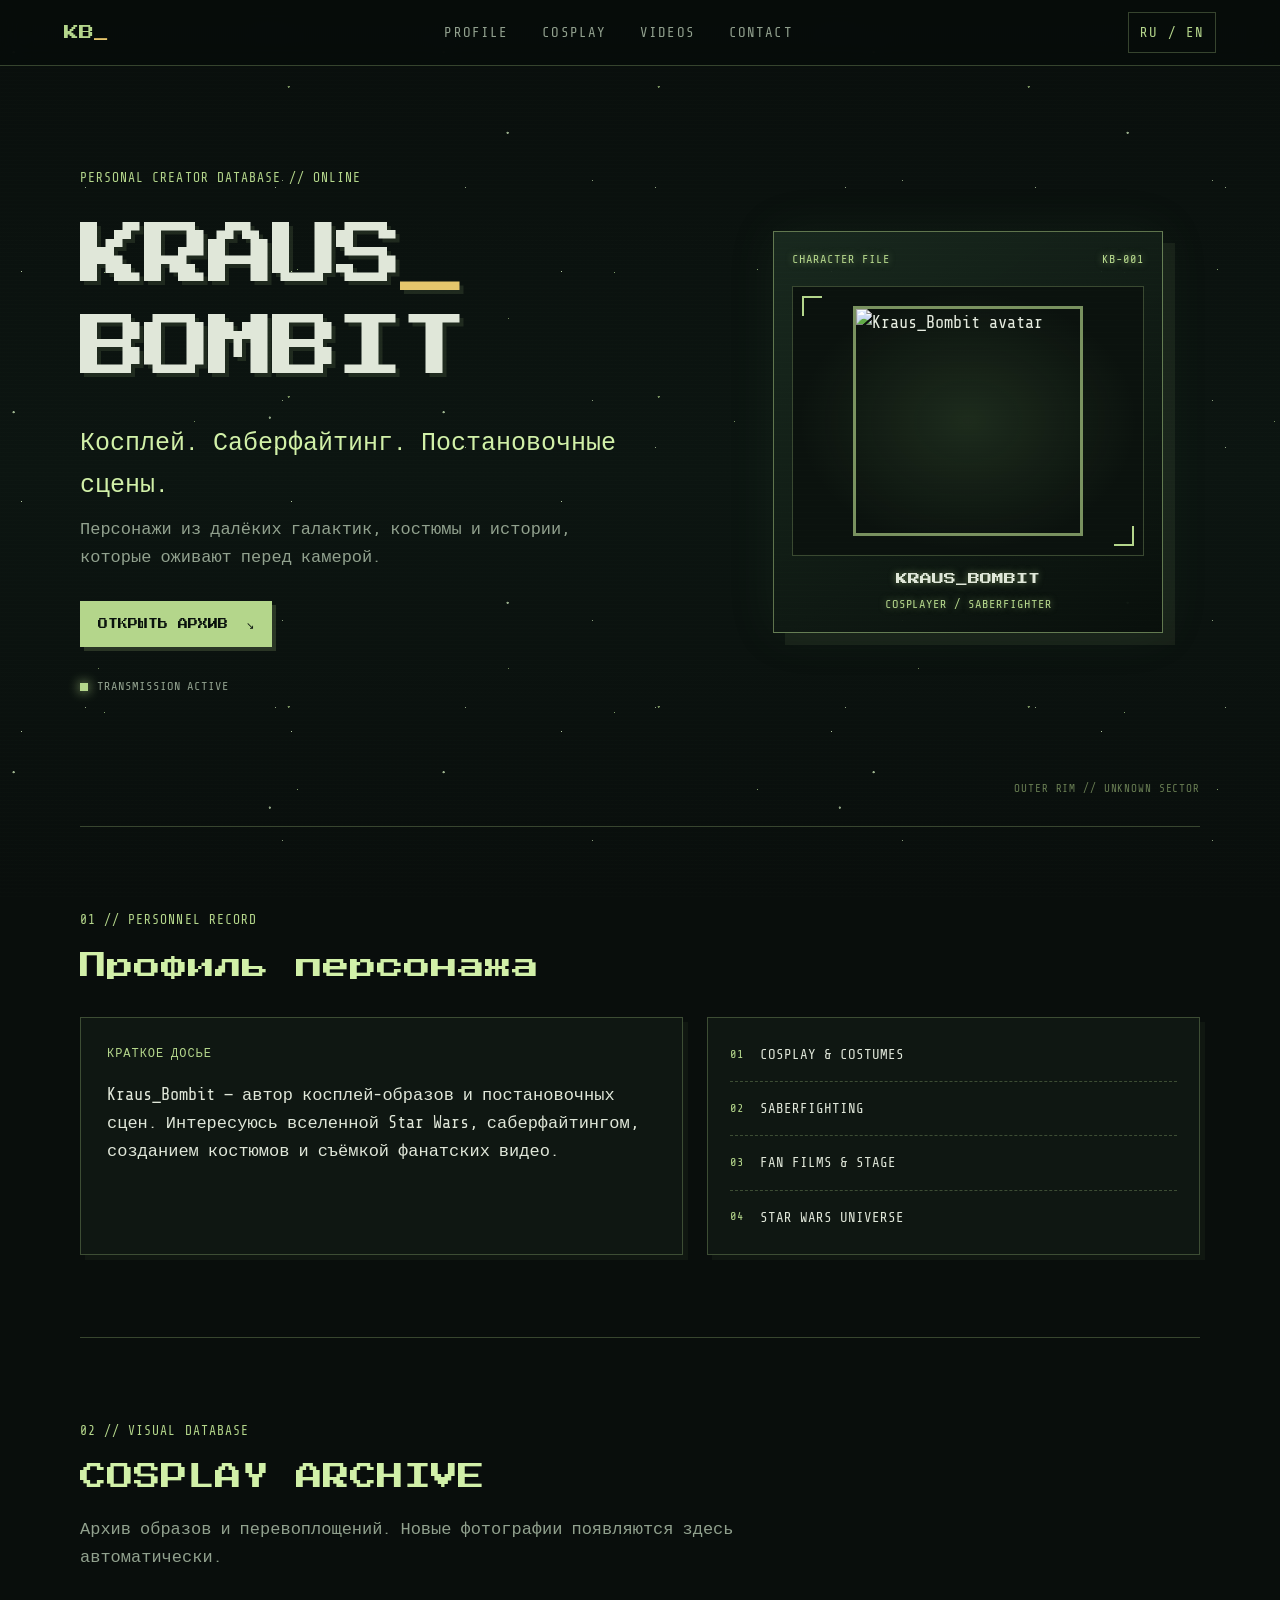
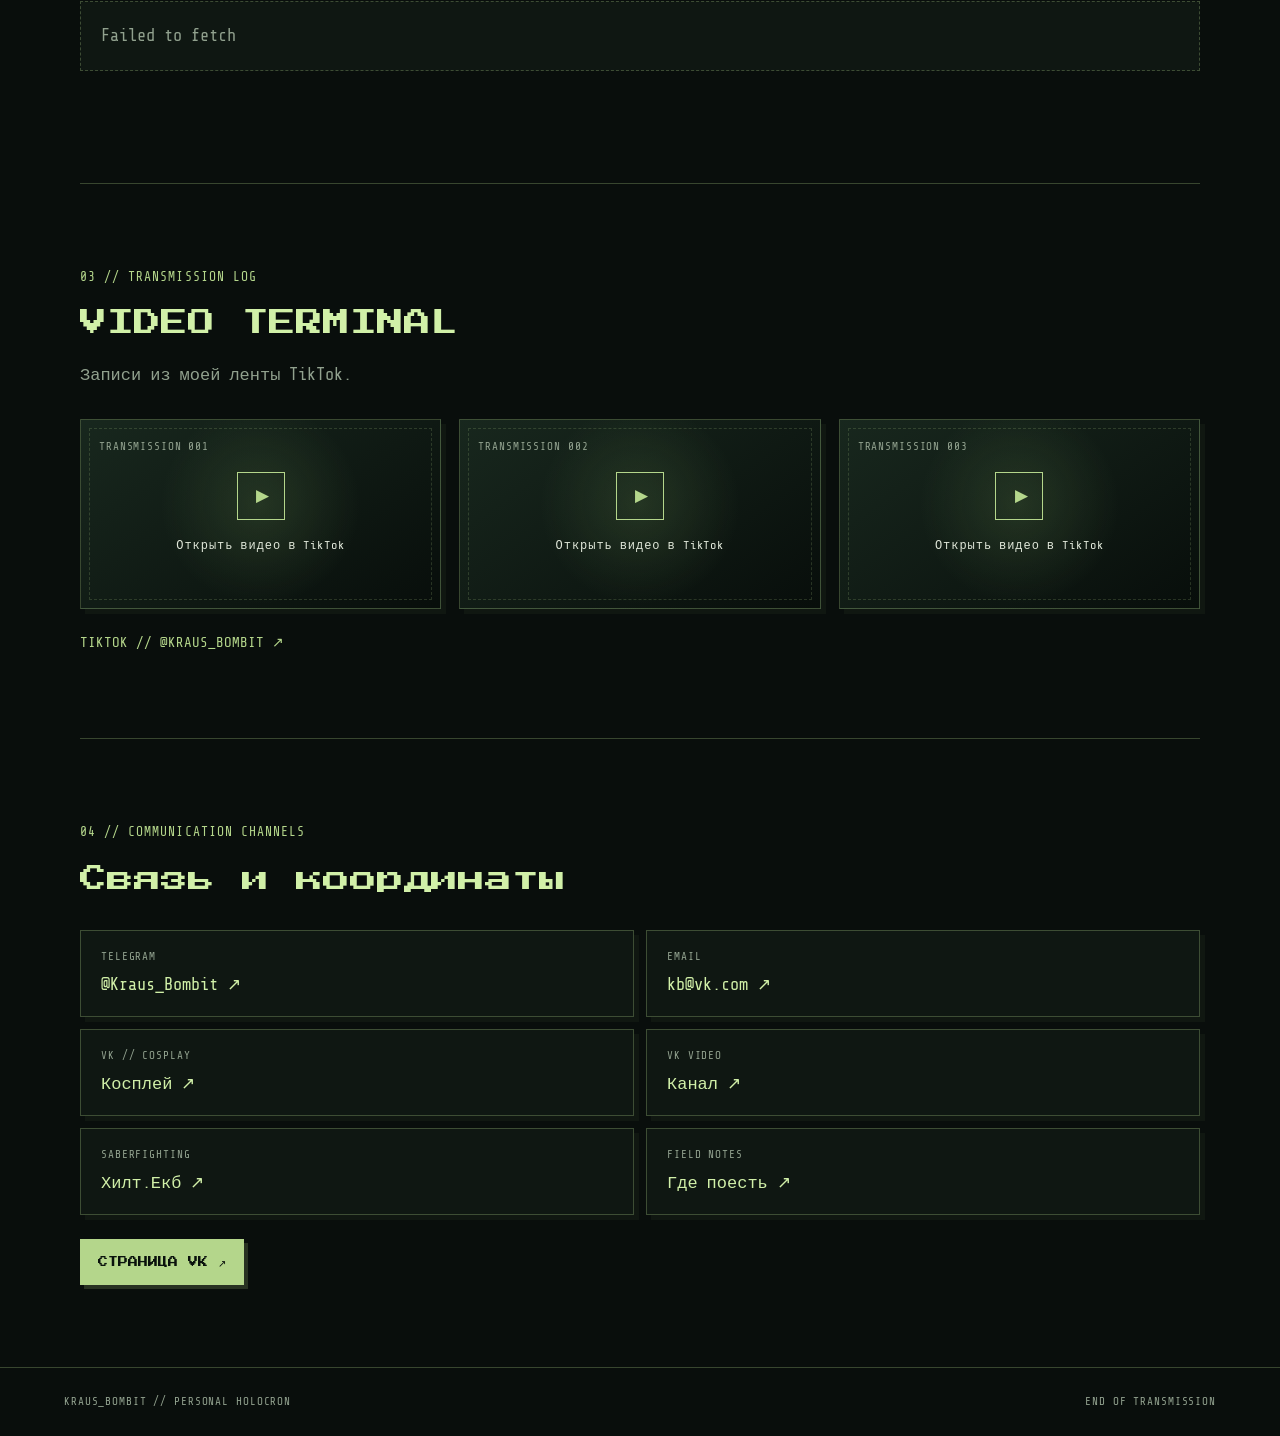
==== index.html @ d95becbd "Correct initial hologram labels for language switching" ====
<!doctype html>
<html lang="ru">
<head>
  <meta charset="UTF-8">
  <meta name="viewport" content="width=device-width, initial-scale=1">
  <meta name="theme-color" content="#101914">
  <meta name="description" content="Kraus_Bombit — cosplay, saberfighting and fan films.">
  <title>Kraus_Bombit — Cosplay Archive</title>
  <link rel="stylesheet" href="./css/main.css">
  <script src="./js/site.js" defer></script>
  <script src="./js/cosplay-gallery.js" defer></script>
</head>
<body>
  <div class="starfield" aria-hidden="true"></div>
  <header class="topbar">
    <a class="brand" href="#home" aria-label="Kraus_Bombit home">KB<span>_</span></a>
    <nav class="nav" aria-label="Main navigation">
      <a href="#profile" data-i18n="navProfile">PROFILE</a>
      <a href="#cosplay" data-i18n="navCosplay">COSPLAY</a>
      <a href="#videos" data-i18n="navVideos">VIDEOS</a>
      <a href="#contact" data-i18n="navContact">CONTACT</a>
    </nav>
    <button class="lang-switch" id="languageSwitch" type="button" aria-label="Switch language">RU / EN</button>
  </header>

  <main>
    <section class="hero section-shell" id="home">
      <div class="hero-copy">
        <p class="eyebrow" data-i18n="heroEyebrow">PERSONAL CREATOR DATABASE // ONLINE</p>
        <h1>KRAUS<span>_</span><br>BOMBIT</h1>
        <p class="hero-subtitle" data-i18n="heroSubtitle">Косплей. Саберфайтинг. Постановочные сцены.</p>
        <p class="hero-description" data-i18n="heroDescription">Персонажи из далёких галактик, костюмы и истории, которые оживают перед камерой.</p>
        <a class="pixel-button" href="#cosplay" data-i18n="heroButton">ОТКРЫТЬ АРХИВ <span>↘</span></a>
        <div class="hero-status"><span class="status-dot"></span><span data-i18n="heroStatus">TRANSMISSION ACTIVE</span></div>
      </div>
      <div class="character-panel">
        <div class="panel-top"><span class="signal-label" data-text="CHARACTER FILE" data-i18n="characterFile">CHARACTER FILE</span><span class="signal-label" data-text="KB-001">KB-001</span></div>
        <div class="portrait-frame">
          <div class="portrait-signal"><img src="./img/avatar.jpg" alt="Kraus_Bombit avatar" class="portrait"></div>
          <span class="corner corner-tl"></span><span class="corner corner-br"></span>
        </div>
        <div class="character-name signal-label" data-text="KRAUS_BOMBIT">KRAUS_BOMBIT</div>
        <div class="character-role signal-label" data-text="COSPLAYER / SABERFIGHTER" data-i18n="characterRole">COSPLAYER / SABERFIGHTER</div>
        <div class="scanline" aria-hidden="true"></div>
      </div>
      <div class="hero-coordinate">OUTER RIM // UNKNOWN SECTOR</div>
    </section>

    <section class="section-shell content-section" id="profile">
      <div class="section-heading">
        <p class="eyebrow">01 // PERSONNEL RECORD</p>
        <h2 data-i18n="profileTitle">Профиль персонажа</h2>
      </div>
      <div class="profile-grid">
        <div class="terminal-card">
          <p class="terminal-label" data-i18n="profileTerminal">КРАТКОЕ ДОСЬЕ</p>
          <p data-i18n="profileText">Kraus_Bombit — автор косплей-образов и постановочных сцен. Интересуюсь вселенной Star Wars, саберфайтингом, созданием костюмов и съёмкой фанатских видео.</p>
        </div>
        <div class="skills-list">
          <div><span>01</span><strong data-i18n="skillCosplay">COSPLAY & COSTUMES</strong></div>
          <div><span>02</span><strong data-i18n="skillSaber">SABERFIGHTING</strong></div>
          <div><span>03</span><strong data-i18n="skillFilms">FAN FILMS & STAGE</strong></div>
          <div><span>04</span><strong data-i18n="skillGalaxy">STAR WARS UNIVERSE</strong></div>
        </div>
      </div>
    </section>

    <section class="section-shell content-section" id="cosplay">
      <div class="section-heading">
        <p class="eyebrow">02 // VISUAL DATABASE</p>
        <h2 data-i18n="cosplayTitle">COSPLAY ARCHIVE</h2>
        <p class="section-intro" data-i18n="cosplayIntro">Архив образов и перевоплощений. Новые фотографии появляются здесь автоматически.</p>
      </div>
      <div id="cosplay-archive" class="cosplay-archive" aria-live="polite">
        <p class="archive-status" data-i18n="archiveLoading">ЗАГРУЗКА АРХИВА…</p>
      </div>
    </section>

    <section class="section-shell content-section" id="videos">
      <div class="section-heading">
        <p class="eyebrow">03 // TRANSMISSION LOG</p>
        <h2 data-i18n="videosTitle">VIDEO TERMINAL</h2>
        <p class="section-intro" data-i18n="videosIntro">Записи из моей ленты TikTok.</p>
      </div>
      <div class="video-grid">
        <a class="video-card" href="https://www.tiktok.com/@kraus_bombit/video/7638900298026618132?is_from_webapp=1&amp;sender_device=pc&amp;web_id=7614040428984534535" target="_blank" rel="noopener noreferrer">
          <span class="video-index">TRANSMISSION 001</span><span class="play-symbol">▶</span><span class="video-caption" data-i18n="videoOpen">Открыть видео в TikTok</span>
        </a>
        <a class="video-card" href="https://www.tiktok.com/@kraus_bombit/video/7706579524082765076?is_from_webapp=1&amp;sender_device=pc&amp;web_id=7614040428984534535" target="_blank" rel="noopener noreferrer">
          <span class="video-index">TRANSMISSION 002</span><span class="play-symbol">▶</span><span class="video-caption" data-i18n="videoOpen">Открыть видео в TikTok</span>
        </a>
        <a class="video-card" href="https://www.tiktok.com/@kraus_bombit/video/7632239741605367061?is_from_webapp=1&amp;sender_device=pc&amp;web_id=7614040428984534535" target="_blank" rel="noopener noreferrer">
          <span class="video-index">TRANSMISSION 003</span><span class="play-symbol">▶</span><span class="video-caption" data-i18n="videoOpen">Открыть видео в TikTok</span>
        </a>
      </div>
      <a class="text-link" href="https://www.tiktok.com/@kraus_bombit" target="_blank" rel="noopener noreferrer">TIKTOK // @KRAUS_BOMBIT ↗</a>
    </section>

    <section class="section-shell content-section" id="contact">
      <div class="section-heading">
        <p class="eyebrow">04 // COMMUNICATION CHANNELS</p>
        <h2 data-i18n="contactTitle">Связь и координаты</h2>
      </div>
      <div class="contact-grid">
        <a class="contact-card" href="https://t.me/kraus_bombit_chanel" target="_blank" rel="noopener noreferrer"><span>TELEGRAM</span><strong>@Kraus_Bombit ↗</strong></a>
        <a class="contact-card" href="mailto:kraus_bombit@vk.com?subject=Связаться%20с%20Kraus_Bombit&amp;body=Добрый%20день!"><span>EMAIL</span><strong>kb@vk.com ↗</strong></a>
        <a class="contact-card" href="https://vk.com/kraus_bombit" target="_blank" rel="noopener noreferrer"><span>VK // COSPLAY</span><strong data-i18n="vkCosplay">Косплей ↗</strong></a>
        <a class="contact-card" href="https://live.vkvideo.ru/kraus_bombit" target="_blank" rel="noopener noreferrer"><span>VK VIDEO</span><strong data-i18n="vkVideo">Канал ↗</strong></a>
        <a class="contact-card" href="https://vk.com/usf_academy" target="_blank" rel="noopener noreferrer"><span>SABERFIGHTING</span><strong>Хилт.Екб ↗</strong></a>
        <a class="contact-card" href="https://maps.yandex.ru/user/hmker13gn96128e2yantptap30" target="_blank" rel="noopener noreferrer"><span>FIELD NOTES</span><strong data-i18n="mapLink">Где поесть ↗</strong></a>
      </div>
      <a class="pixel-button vk-button" href="https://vk.com/kraus_bombit" target="_blank" rel="noopener noreferrer" data-i18n="vkButton">СТРАНИЦА VK ↗</a>
    </section>
  </main>

  <footer class="footer"><span>KRAUS_BOMBIT // PERSONAL HOLOCRON</span><span>END OF TRANSMISSION</span></footer>
</body>
</html>
---- css/main.css ----
@import url('https://fonts.googleapis.com/css2?family=Press+Start+2P&family=Share+Tech+Mono&display=swap');

:root {
  color-scheme: dark;
  --bg: #090e0c;
  --panel: rgba(16, 25, 20, .94);
  --panel-soft: rgba(25, 38, 31, .78);
  --green: #b4d68b;
  --green-bright: #d1f0a8;
  --text: #e0e7d9;
  --muted: #91a18e;
  --line: rgba(180, 214, 139, .28);
  --pixel: 'Press Start 2P', 'Courier New', monospace;
  --mono: 'Share Tech Mono', 'Courier New', monospace;
}

* { box-sizing: border-box; }
html { scroll-behavior: smooth; scroll-padding-top: 88px; }
body {
  margin: 0; min-width: 320px; background: var(--bg); color: var(--text);
  font-family: var(--mono); font-size: 17px; line-height: 1.65;
  overflow-x: hidden;
}
a { color: inherit; text-decoration: none; }
button { font: inherit; }
::selection { color: #08100a; background: var(--green); }

.starfield {
  position: fixed; inset: 0; z-index: -1; pointer-events: none;
  background-color: var(--bg);
  background-image:
    radial-gradient(1px 1px at 8% 18%, rgba(220,245,195,.8) 50%, transparent 60%),
    radial-gradient(2px 2px at 78% 28%, rgba(180,214,139,.65) 50%, transparent 60%),
    radial-gradient(1px 1px at 45% 72%, rgba(220,245,195,.65) 50%, transparent 60%),
    radial-gradient(1px 1px at 91% 82%, rgba(220,245,195,.6) 50%, transparent 60%),
    radial-gradient(1px 1px at 24% 91%, rgba(180,214,139,.6) 50%, transparent 60%),
    linear-gradient(180deg, #090e0c 0%, #0c1511 52%, #090e0c 100%);
  background-size: 270px 230px, 370px 310px, 190px 260px, 310px 220px, 410px 350px, auto;
}
.starfield::before {
  content: ""; position: absolute; inset: -3%;
  pointer-events: none; opacity: .72;
  background-image:
    radial-gradient(2px 2px at 12% 22%, rgba(226,255,203,.95) 45%, transparent 70%),
    radial-gradient(1px 1px at 28% 68%, rgba(190,231,156,.9) 45%, transparent 70%),
    radial-gradient(2px 2px at 54% 14%, rgba(226,255,203,.85) 45%, transparent 70%),
    radial-gradient(1px 1px at 73% 57%, rgba(190,231,156,.9) 45%, transparent 70%),
    radial-gradient(2px 2px at 88% 34%, rgba(226,255,203,.9) 45%, transparent 70%),
    radial-gradient(1px 1px at 43% 88%, rgba(190,231,156,.8) 45%, transparent 70%);
  background-size: 430px 360px, 510px 440px, 570px 390px, 460px 520px, 620px 470px, 540px 510px;
  animation: starTwinkle 5.8s ease-in-out infinite alternate, starDrift 70s linear infinite;
}
.starfield::after {
  content: ""; position: absolute; inset: 0; opacity: .13;
  background: repeating-linear-gradient(0deg, transparent 0 3px, rgba(180,214,139,.12) 4px);
}
.topbar {
  position: sticky; top: 0; z-index: 20; min-height: 66px; padding: 10px max(5vw, 20px);
  display: flex; align-items: center; justify-content: space-between; gap: 24px;
  background: rgba(7, 13, 10, .92); border-bottom: 1px solid var(--line);
  backdrop-filter: blur(12px);
}
.brand { font: 15px var(--pixel); color: var(--green); white-space: nowrap; }
.brand span, h1 span { color: #e5c66c; }
.nav { display: flex; flex-wrap: wrap; justify-content: center; gap: clamp(12px, 3vw, 34px); }
.nav a, .lang-switch, .eyebrow, .panel-top, .character-role, .hero-status, .hero-coordinate,
.terminal-label, .skills-list span, .video-index, .video-caption, .contact-card span, .footer {
  font-family: var(--mono); letter-spacing: .08em;
}
.nav a { color: var(--muted); font-size: 14px; transition: color .2s; }
.nav a:hover, .nav a:focus-visible { color: var(--green-bright); }
.lang-switch {
  color: var(--green); background: transparent; border: 1px solid var(--line);
  padding: 8px 11px; cursor: pointer; font-size: 14px; white-space: nowrap;
}
.lang-switch:hover { background: rgba(180,214,139,.1); border-color: var(--green); }

.section-shell { width: min(1120px, calc(100% - 44px)); margin-inline: auto; }
.hero {
  min-height: min(760px, calc(100vh - 66px)); position: relative;
  display: grid; grid-template-columns: 1.1fr .9fr; align-items: center; gap: 7vw;
  padding-block: 82px 110px;
}
.hero-copy { position: relative; z-index: 1; }
.eyebrow { color: var(--green); font-size: 13px; margin: 0 0 22px; }
h1 {
  margin: 0; color: var(--text); font: clamp(35px, 6vw, 68px)/1.35 var(--pixel);
  letter-spacing: -.06em; text-shadow: 4px 4px 0 rgba(180,214,139,.12);
}
.hero-subtitle { color: var(--green-bright); font-size: clamp(19px, 2.4vw, 25px); margin: 28px 0 10px; }
.hero-description { max-width: 520px; color: var(--muted); margin: 0 0 30px; }
.pixel-button {
  display: inline-flex; align-items: center; gap: 18px; padding: 13px 17px;
  border: 1px solid var(--green); color: #0a120d; background: var(--green);
  font: 10px/1.8 var(--pixel); box-shadow: 4px 4px 0 rgba(180,214,139,.18);
  transition: transform .2s, background .2s, box-shadow .2s;
}
.pixel-button:hover { transform: translate(-2px,-2px); background: var(--green-bright); box-shadow: 6px 6px 0 rgba(180,214,139,.2); }
.hero-status { display: flex; align-items: center; gap: 9px; margin-top: 30px; color: var(--muted); font-size: 12px; }
.status-dot { width: 8px; height: 8px; background: var(--green); box-shadow: 0 0 12px var(--green); animation: pulse 2.6s ease-in-out infinite; }
.character-panel {
  width: min(100%, 390px); justify-self: center; position: relative; padding: 18px;
  background: linear-gradient(145deg, rgba(26,42,32,.94), rgba(9,16,12,.96));
  border: 1px solid rgba(180,214,139,.5); box-shadow: 12px 12px 0 rgba(180,214,139,.07), 0 0 45px rgba(80,130,80,.1);
}
.panel-top { display: flex; justify-content: space-between; color: var(--green); font-size: 12px; margin-bottom: 16px; }
.signal-label {
  position: relative; display: inline-block; isolation: isolate;
  text-shadow: 0 0 7px rgba(180,214,139,.55);
  animation: signalFlicker 6.5s steps(1, end) infinite;
}
.signal-label::before, .signal-label::after {
  content: attr(data-text); position: absolute; inset: 0; pointer-events: none;
  overflow: hidden; opacity: 0;
}
.signal-label::before {
  color: #d7f6ff; text-shadow: 2px 0 rgba(120,210,255,.8);
  animation: signalGlitchA 6.5s steps(1, end) infinite;
}
.signal-label::after {
  color: #e5c66c; text-shadow: -2px 0 rgba(229,198,108,.8);
  animation: signalGlitchB 6.5s steps(1, end) infinite;
}
.portrait-frame { position: relative; min-height: 270px; display: grid; place-items: center; background: radial-gradient(ellipse, rgba(100,143,85,.2), transparent 68%), #0b120e; border: 1px solid var(--line); overflow: hidden; }
.portrait-signal {
  position: relative; width: min(70%, 230px); aspect-ratio: 1;
  border: 3px solid rgba(180,214,139,.65); overflow: hidden;
  animation: portraitGlitch 7.2s steps(1, end) infinite;
}
.portrait { display: block; width: 100%; height: 100%; object-fit: cover; image-rendering: auto; filter: saturate(.82) contrast(1.05); }
.portrait-signal::before, .portrait-signal::after {
  content: ""; position: absolute; inset: 0; pointer-events: none; opacity: 0;
}
.portrait-signal::before {
  background: repeating-linear-gradient(0deg, transparent 0 5px, rgba(190,235,255,.28) 6px 7px);
  mix-blend-mode: screen; animation: portraitNoise 7.2s steps(1, end) infinite;
}
.portrait-signal::after {
  background: linear-gradient(90deg, transparent 0 42%, rgba(180,214,139,.28) 48%, transparent 56%);
  animation: portraitSweep 7.2s steps(1, end) infinite;
}
.corner { position: absolute; width: 20px; height: 20px; border-color: var(--green); border-style: solid; }
.corner-tl { top: 9px; left: 9px; border-width: 2px 0 0 2px; }
.corner-br { bottom: 9px; right: 9px; border-width: 0 2px 2px 0; }
.character-name { display: block; width: 100%; margin-top: 17px; color: var(--text); font: 12px var(--pixel); text-align: center; }
.character-role { display: block; width: 100%; margin-top: 10px; text-align: center; color: var(--green); font-size: 12px; }
.hero-coordinate { position: absolute; right: 0; bottom: 28px; color: rgba(180,214,139,.55); font-size: 11px; }
.scanline { position: absolute; inset: 0; pointer-events: none; background: repeating-linear-gradient(0deg, transparent 0 5px, rgba(180,214,139,.025) 6px); }

.content-section { padding-block: 82px; border-top: 1px solid var(--line); }
.section-heading { margin-bottom: 30px; }
.section-heading .eyebrow { margin-bottom: 15px; }
h2 { margin: 0; color: var(--green-bright); font: clamp(19px, 3vw, 27px)/1.55 var(--pixel); }
.section-intro { max-width: 700px; color: var(--muted); margin: 17px 0 0; }
.profile-grid { display: grid; grid-template-columns: 1.1fr .9fr; gap: 24px; }
.terminal-card, .skills-list, .contact-card, .video-card {
  border: 1px solid var(--line); background: var(--panel); box-shadow: 5px 5px 0 rgba(180,214,139,.045);
}
.terminal-card { padding: 26px; color: var(--text); }
.terminal-label { color: var(--green); font-size: 12px; margin: 0 0 16px; }
.terminal-card p:last-child { margin-bottom: 0; }
.skills-list { padding: 10px 22px; }
.skills-list div { display: flex; align-items: center; gap: 16px; padding: 15px 0; border-bottom: 1px dashed var(--line); }
.skills-list div:last-child { border: 0; }
.skills-list span { color: var(--green); font-size: 12px; }
.skills-list strong { font-size: 14px; font-weight: 400; }

.cosplay-archive { min-height: 100px; }
.archive-status, .cosplay-gallery__status {
  padding: 20px; color: var(--muted); border: 1px dashed var(--line); background: var(--panel);
}
.archive-hint { color: var(--muted); font-size: 13px; margin-top: 18px; }
.cosplay-gallery__grid { display: grid; grid-template-columns: repeat(auto-fit, minmax(min(100%, 230px), 1fr)); gap: 18px; }
.cosplay-gallery__item {
  position: relative; overflow: hidden; padding: 0; border: 1px solid var(--line);
  background: #101914; cursor: pointer; aspect-ratio: 4 / 5; transition: border-color .2s, transform .2s;
}
.cosplay-gallery__item:hover { transform: translateY(-3px); border-color: var(--green); }
.cosplay-gallery__item img { display: block; width: 100%; height: 100%; object-fit: cover; transition: transform .35s; }
.cosplay-gallery__item:hover img { transform: scale(1.035); }
.cosplay-gallery__caption {
  position: absolute; inset: auto 0 0; padding: 35px 12px 12px; color: var(--text);
  text-align: left; font-size: 13px; background: linear-gradient(transparent, rgba(5,12,9,.94));
}
.cosplay-gallery-lightbox {
  position: fixed; z-index: 100; inset: 0; display: none; align-items: center;
  justify-content: center; padding: 24px; background: rgba(0,0,0,.94); cursor: zoom-out;
}
.cosplay-gallery-lightbox.is-open { display: flex; }
.cosplay-gallery-lightbox img { max-width: 94vw; max-height: 88vh; object-fit: contain; border: 1px solid var(--green); cursor: default; }
.cosplay-gallery-lightbox__close {
  position: absolute; top: 14px; right: 18px; padding: 6px 12px; color: var(--green);
  border: 1px solid var(--green); background: #101914; font-size: 24px; cursor: pointer;
}

.video-grid { display: grid; grid-template-columns: repeat(3, 1fr); gap: 18px; }
.video-card {
  min-height: 190px; position: relative; display: flex; flex-direction: column;
  align-items: center; justify-content: center; gap: 16px; overflow: hidden;
  background:
    radial-gradient(circle at 50% 45%, rgba(115,155,90,.2), transparent 48%),
    linear-gradient(145deg, rgba(25,41,31,.96), rgba(8,14,11,.98));
  transition: border-color .2s, transform .2s;
}
.video-card::before { content: ""; position: absolute; inset: 8px; border: 1px dashed rgba(180,214,139,.18); pointer-events: none; }
.video-card:hover { transform: translateY(-3px); border-color: var(--green); }
.video-index { position: absolute; top: 18px; left: 18px; color: var(--muted); font-size: 11px; }
.play-symbol { display: grid; place-items: center; width: 48px; height: 48px; padding-left: 4px; color: var(--green); border: 1px solid var(--green); font-size: 17px; }
.video-caption { color: var(--text); font-size: 12px; }
.text-link { display: inline-block; margin-top: 22px; color: var(--green); font-size: 14px; }
.text-link:hover { color: var(--green-bright); }

.contact-grid { display: grid; grid-template-columns: repeat(2, 1fr); gap: 12px; }
.contact-card { display: flex; flex-direction: column; gap: 5px; padding: 17px 20px; transition: background .2s, border-color .2s; }
.contact-card:hover { background: var(--panel-soft); border-color: var(--green); }
.contact-card span { color: var(--muted); font-size: 11px; }
.contact-card strong { color: var(--green-bright); font-size: 17px; font-weight: 400; overflow-wrap: anywhere; }
.vk-button { margin-top: 24px; }
.footer {
  display: flex; justify-content: space-between; gap: 20px; padding: 25px max(5vw, 22px);
  color: var(--muted); border-top: 1px solid var(--line); font-size: 11px;
}

@keyframes pulse { 0%,100% { opacity: .65; } 50% { opacity: 1; box-shadow: 0 0 18px var(--green); } }
@keyframes starTwinkle {
  0% { opacity: .28; filter: brightness(.7); }
  35% { opacity: .85; filter: brightness(1.25); }
  62% { opacity: .48; filter: brightness(.9); }
  100% { opacity: .95; filter: brightness(1.4); }
}
@keyframes starDrift {
  from { background-position: 0 0, 0 0, 0 0, 0 0, 0 0, 0 0; }
  to { background-position: 85px -55px, -70px 90px, 55px 75px, 90px -65px, -85px -50px, 60px 80px; }
}
@keyframes signalFlicker {
  0%, 91%, 93%, 100% { opacity: 1; }
  92% { opacity: .48; }
}
@keyframes signalGlitchA {
  0%, 90%, 94%, 100% { opacity: 0; clip-path: inset(0 0 100% 0); transform: none; }
  91% { opacity: .85; clip-path: inset(0 0 58% 0); transform: translateX(2px); }
  92% { opacity: .7; clip-path: inset(35% 0 32% 0); transform: translateX(-2px); }
  93% { opacity: .8; clip-path: inset(72% 0 5% 0); transform: translateX(1px); }
}
@keyframes signalGlitchB {
  0%, 90%, 94%, 100% { opacity: 0; clip-path: inset(100% 0 0 0); transform: none; }
  91% { opacity: .75; clip-path: inset(62% 0 12% 0); transform: translateX(-2px); }
  92% { opacity: .85; clip-path: inset(12% 0 67% 0); transform: translateX(2px); }
  93% { opacity: .65; clip-path: inset(45% 0 38% 0); transform: translateX(-1px); }
}

@keyframes portraitGlitch {
  0%, 89%, 95%, 100% { transform: none; filter: none; clip-path: none; }
  90% { transform: translateX(2px) skewX(-1deg); filter: saturate(1.5) hue-rotate(12deg) contrast(1.2); clip-path: inset(8% 0 62% 0); }
  91% { transform: translateX(-2px); filter: saturate(.5) contrast(1.35); clip-path: inset(43% 0 27% 0); }
  92% { transform: translateX(1px) skewX(1deg); filter: saturate(1.7) hue-rotate(-10deg); clip-path: inset(72% 0 8% 0); }
  93% { transform: none; filter: brightness(1.18) contrast(1.2); clip-path: none; }
}
@keyframes portraitNoise {
  0%, 89%, 95%, 100% { opacity: 0; }
  90%, 92% { opacity: .8; }
  91%, 93% { opacity: .35; }
}
@keyframes portraitSweep {
  0%, 89%, 95%, 100% { opacity: 0; transform: translateX(-120%); }
  90% { opacity: .8; transform: translateX(0); }
  91%, 93% { opacity: .15; transform: translateX(35%); }
  92% { opacity: .5; transform: translateX(120%); }
}
@media (max-width: 760px) {
  .topbar { flex-wrap: wrap; gap: 12px; padding: 12px 18px; }
  .nav { order: 3; width: 100%; justify-content: space-between; gap: 8px; }
  .nav a { font-size: 12px; }
  .hero { min-height: auto; grid-template-columns: 1fr; gap: 42px; padding-block: 70px 75px; }
  .character-panel { width: min(100%, 360px); }
  .hero-coordinate { bottom: 20px; font-size: 9px; }
  .profile-grid { grid-template-columns: 1fr; }
  .video-grid { grid-template-columns: 1fr; }
  .video-card { min-height: 155px; }
  .content-section { padding-block: 62px; }
}
@media (max-width: 480px) {
  body { font-size: 16px; }
  .section-shell { width: min(100% - 30px, 1120px); }
  h1 { font-size: clamp(32px, 10vw, 46px); }
  .eyebrow { font-size: 11px; }
  .contact-grid { grid-template-columns: 1fr; }
  .footer { flex-direction: column; font-size: 10px; }
}
@media (prefers-reduced-motion: reduce) {
  *, *::before, *::after { scroll-behavior: auto !important; animation-duration: .01ms !important; animation-iteration-count: 1 !important; transition-duration: .01ms !important; }
}
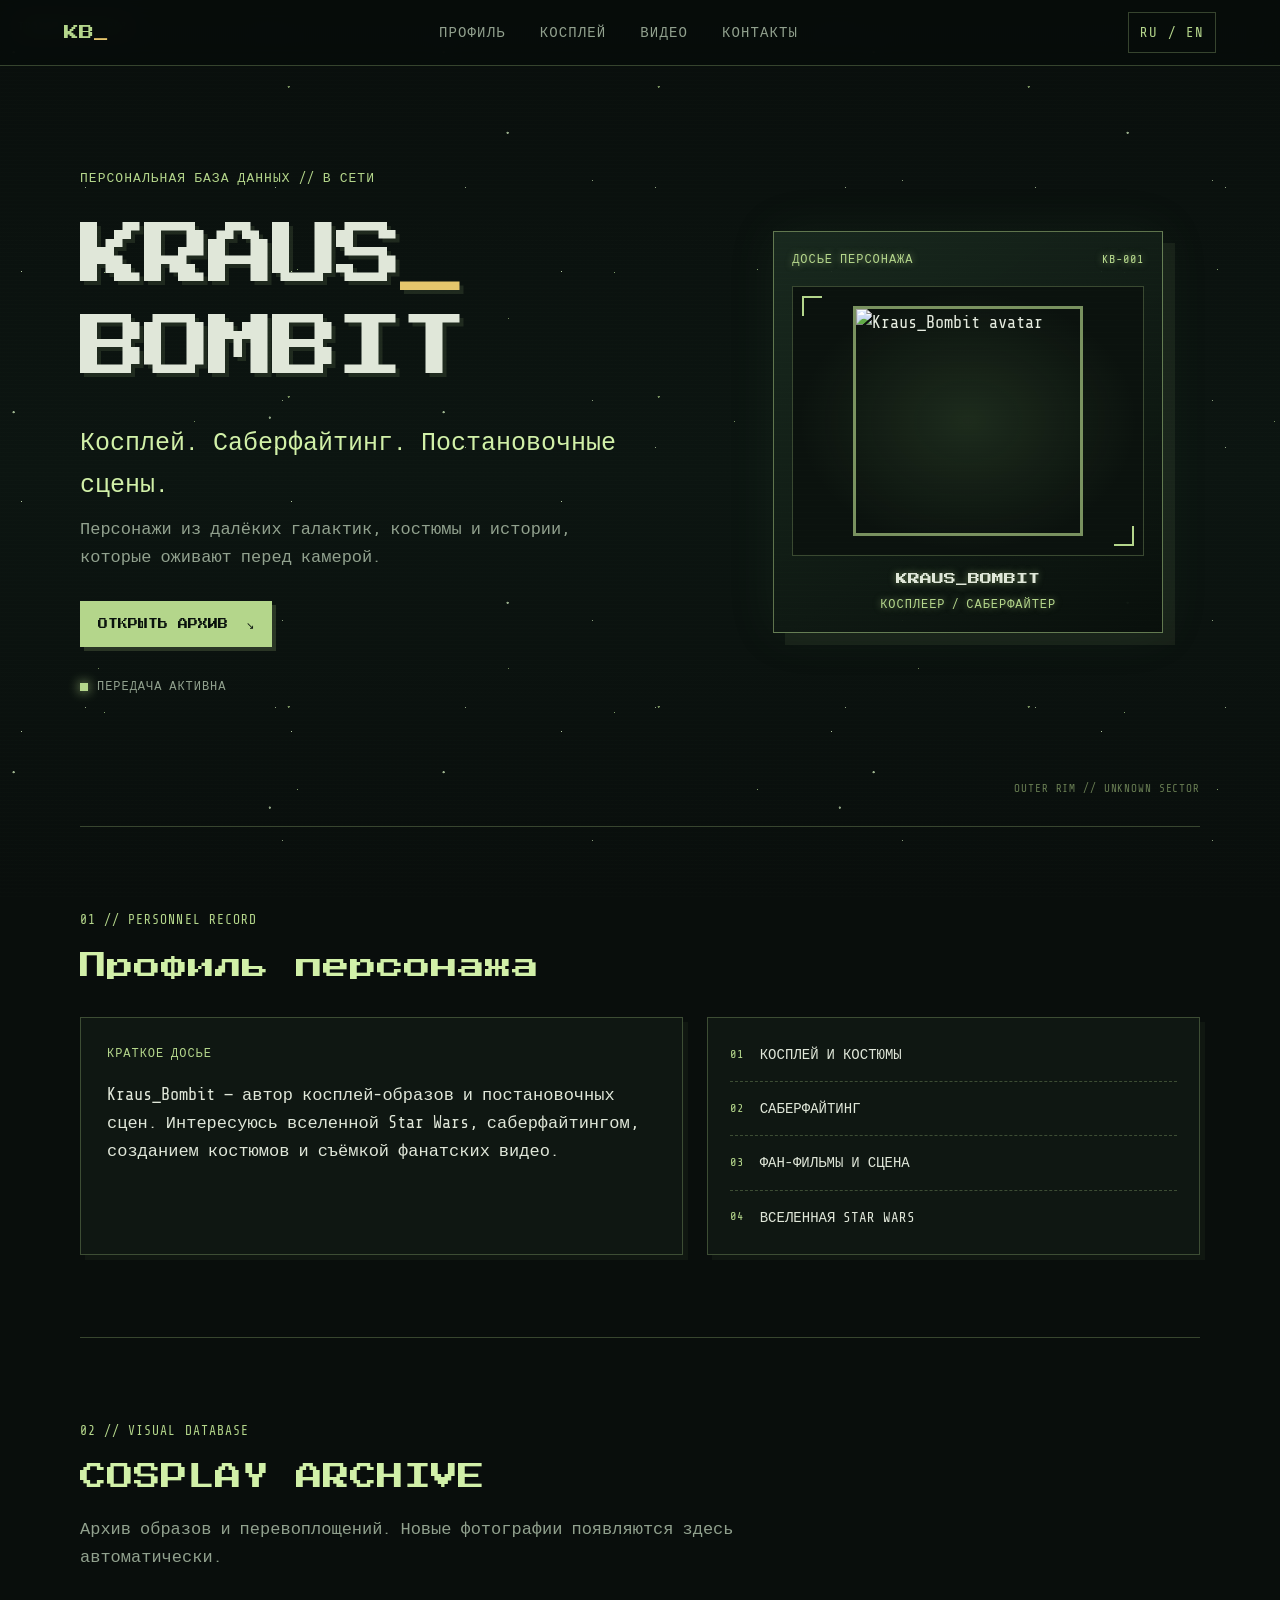
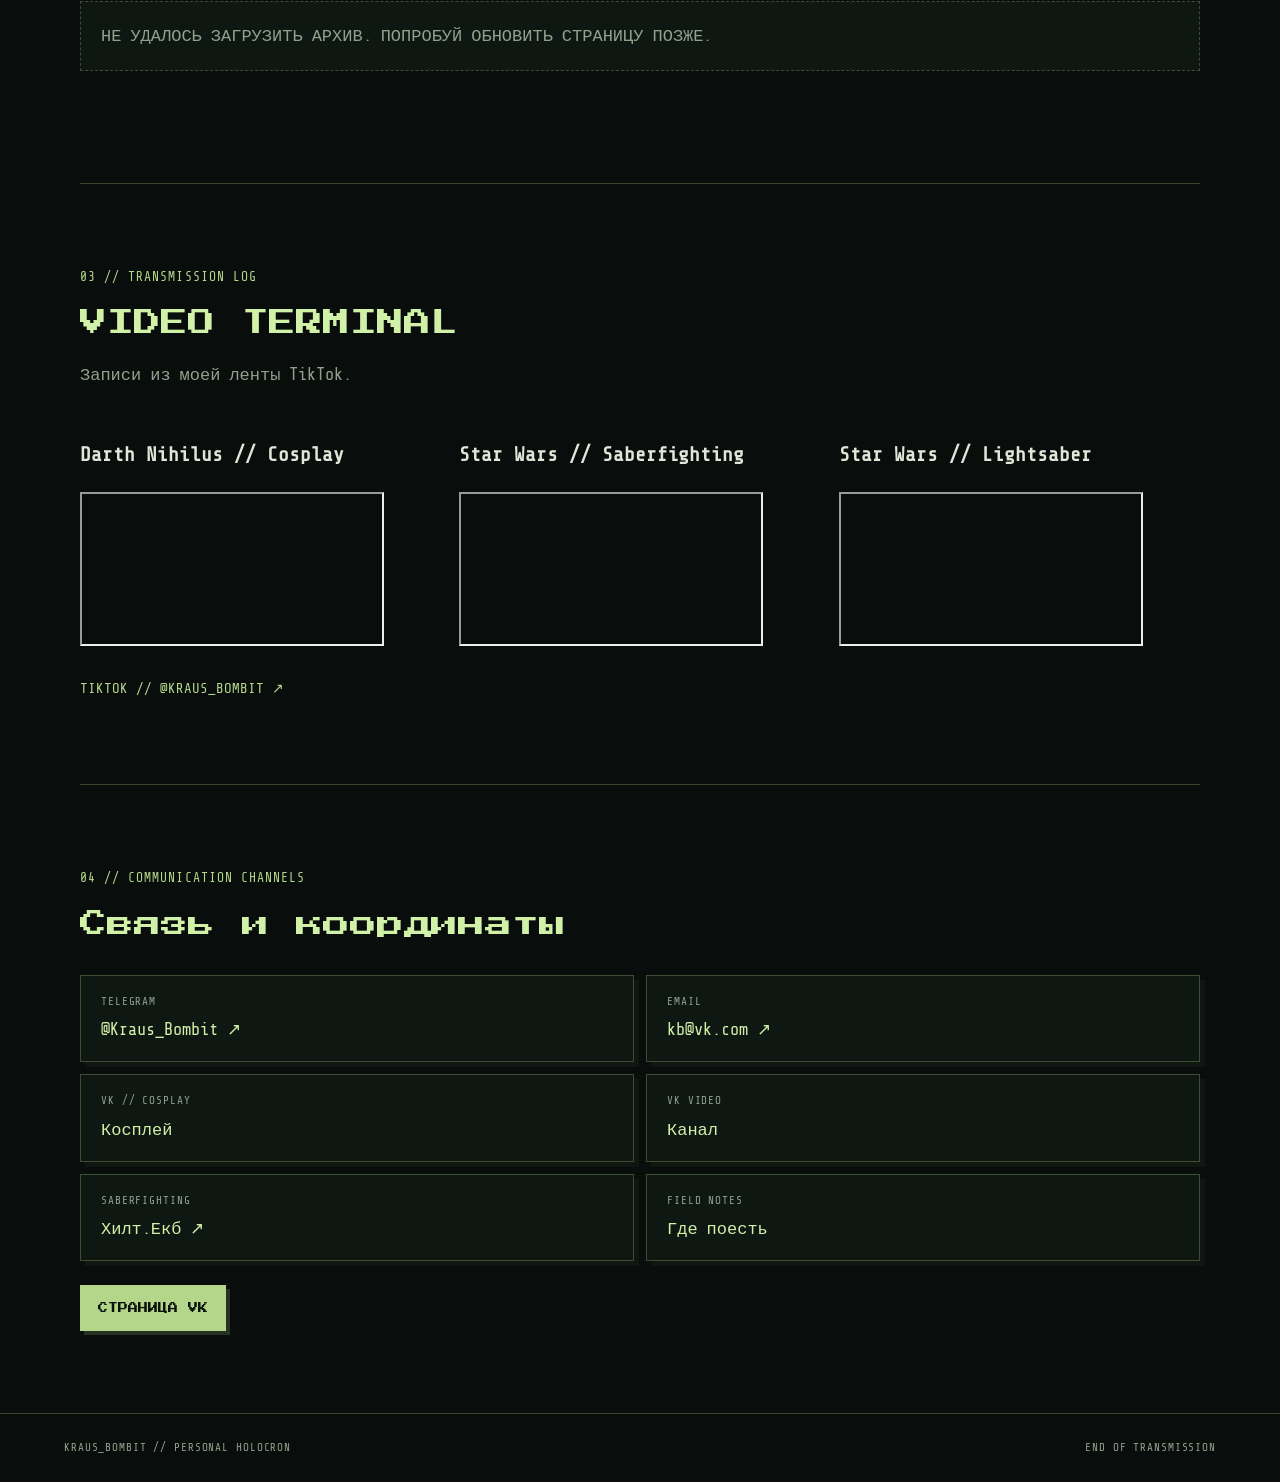
==== commit 986aa952: "Embed TikTok videos with visible descriptions" ====
--- a/index.html
+++ b/index.html
@@ -83,15 +83,18 @@
         <p class="section-intro" data-i18n="videosIntro">Записи из моей ленты TikTok.</p>
       </div>
       <div class="video-grid">
-        <a class="video-card" href="https://www.tiktok.com/@kraus_bombit/video/7638900298026618132?is_from_webapp=1&amp;sender_device=pc&amp;web_id=7614040428984534535" target="_blank" rel="noopener noreferrer">
-          <span class="video-index">TRANSMISSION 001</span><span class="play-symbol">▶</span><span class="video-caption" data-i18n="videoOpen">Открыть видео в TikTok</span>
-        </a>
-        <a class="video-card" href="https://www.tiktok.com/@kraus_bombit/video/7706579524082765076?is_from_webapp=1&amp;sender_device=pc&amp;web_id=7614040428984534535" target="_blank" rel="noopener noreferrer">
-          <span class="video-index">TRANSMISSION 002</span><span class="play-symbol">▶</span><span class="video-caption" data-i18n="videoOpen">Открыть видео в TikTok</span>
-        </a>
-        <a class="video-card" href="https://www.tiktok.com/@kraus_bombit/video/7632239741605367061?is_from_webapp=1&amp;sender_device=pc&amp;web_id=7614040428984534535" target="_blank" rel="noopener noreferrer">
-          <span class="video-index">TRANSMISSION 003</span><span class="play-symbol">▶</span><span class="video-caption" data-i18n="videoOpen">Открыть видео в TikTok</span>
-        </a>
+        <article class="video-embed">
+          <div class="video-embed__heading"><span class="video-index">TRANSMISSION 001</span><h3>Darth Nihilus // Cosplay</h3></div>
+          <iframe src="https://www.tiktok.com/player/v1/7638900298026618132?embed_from=webapp_share&amp;music_info=1&amp;description=1&amp;muted=1" title="Darth Nihilus cosplay — TikTok" loading="lazy" allow="encrypted-media; fullscreen; picture-in-picture; web-share" allowfullscreen></iframe>
+        </article>
+        <article class="video-embed">
+          <div class="video-embed__heading"><span class="video-index">TRANSMISSION 002</span><h3>Star Wars // Saberfighting</h3></div>
+          <iframe src="https://www.tiktok.com/player/v1/7706579524082765076?embed_from=webapp_share&amp;music_info=1&amp;description=1&amp;muted=1" title="Star Wars lightsaber saberfighting — TikTok" loading="lazy" allow="encrypted-media; fullscreen; picture-in-picture; web-share" allowfullscreen></iframe>
+        </article>
+        <article class="video-embed">
+          <div class="video-embed__heading"><span class="video-index">TRANSMISSION 003</span><h3>Star Wars // Lightsaber</h3></div>
+          <iframe src="https://www.tiktok.com/player/v1/7662590268046118165?embed_from=webapp_share&amp;music_info=1&amp;description=1&amp;muted=1" title="Star Wars saberfighting lightsaber — TikTok" loading="lazy" allow="encrypted-media; fullscreen; picture-in-picture; web-share" allowfullscreen></iframe>
+        </article>
       </div>
       <a class="text-link" href="https://www.tiktok.com/@kraus_bombit" target="_blank" rel="noopener noreferrer">TIKTOK // @KRAUS_BOMBIT ↗</a>
     </section>
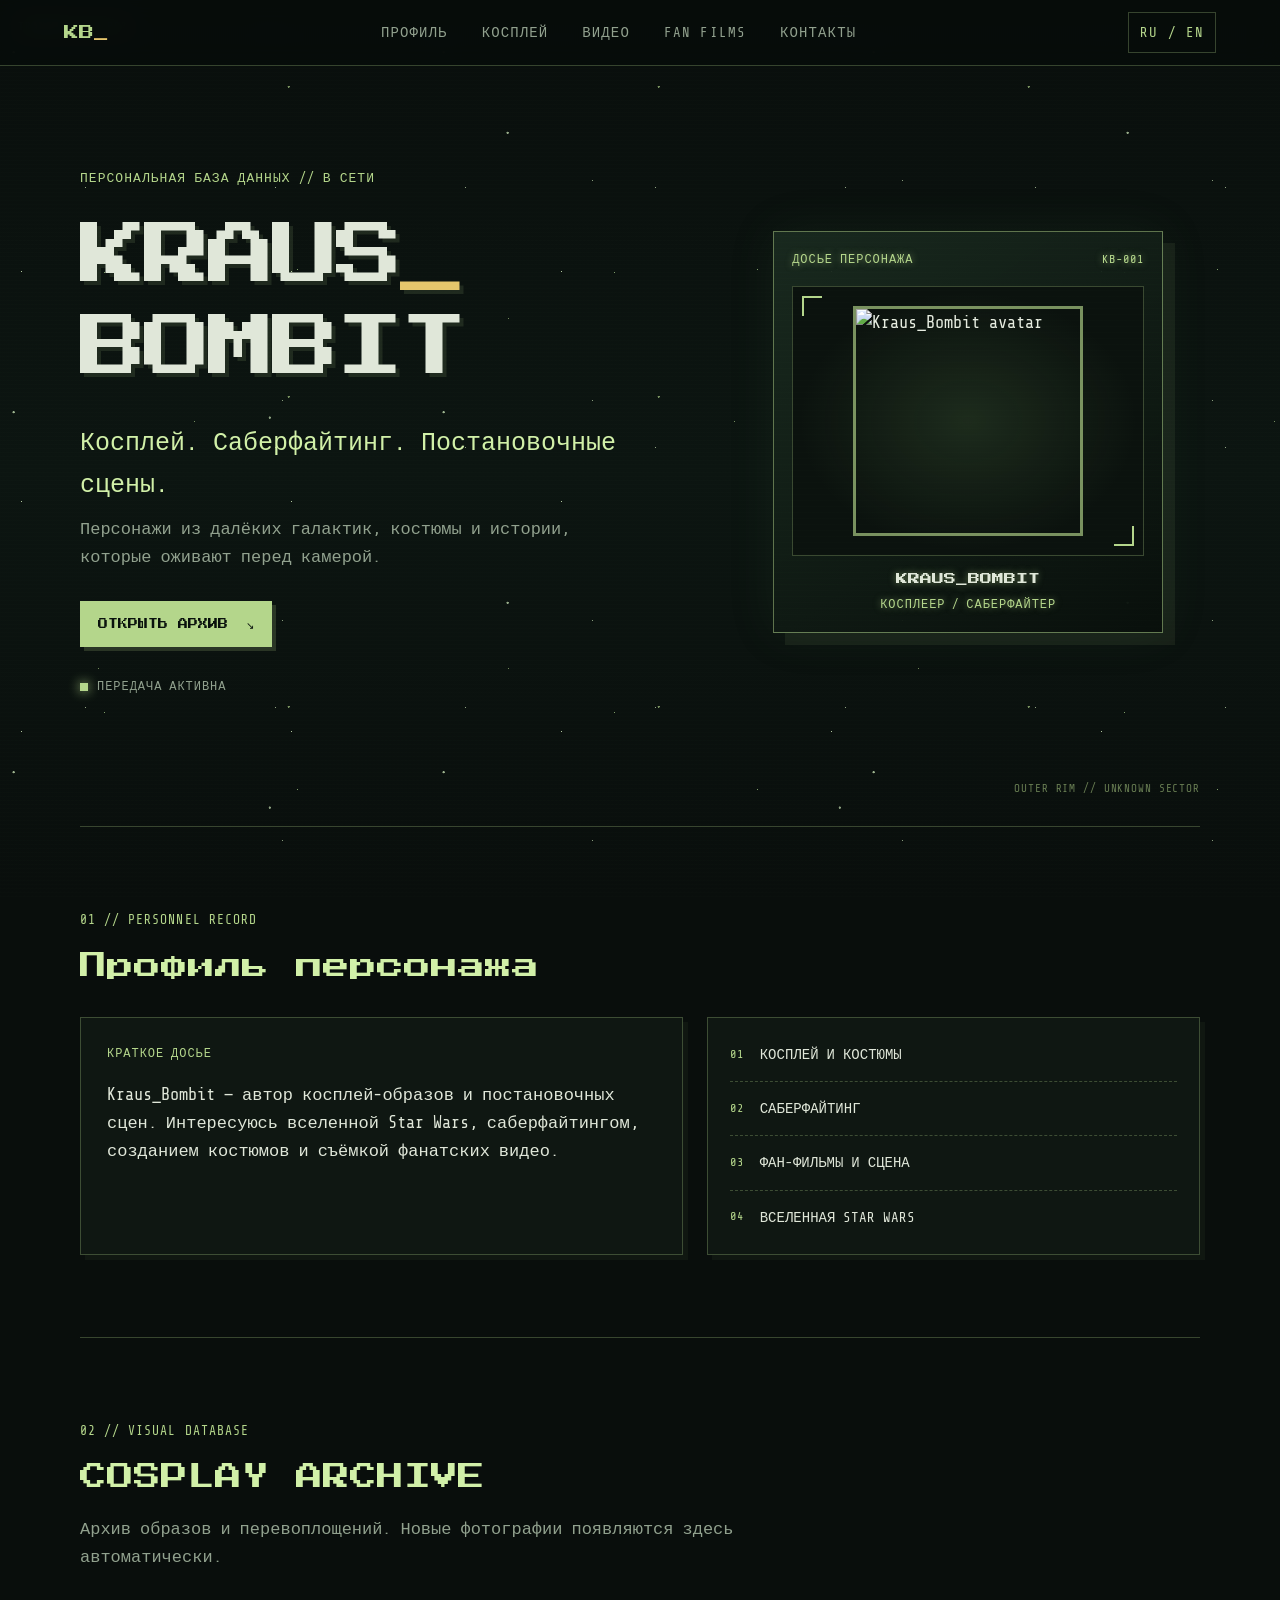
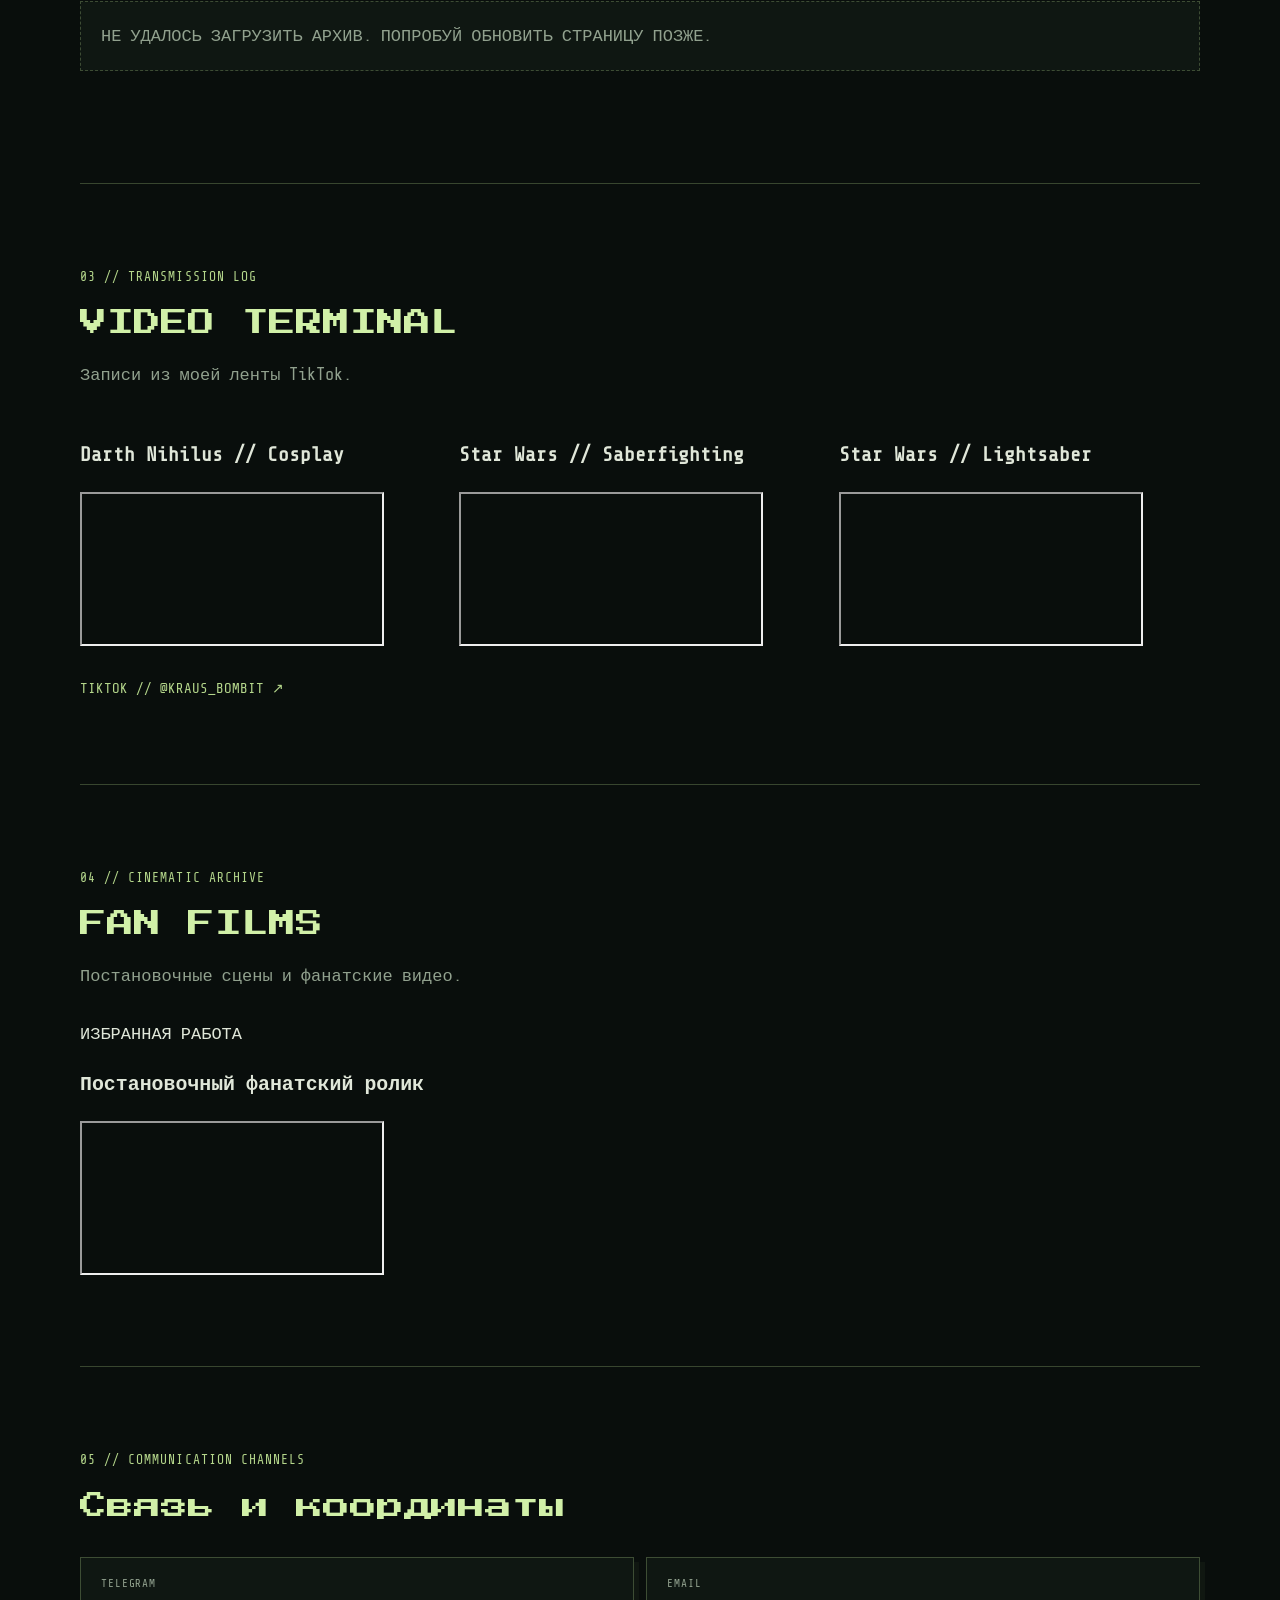
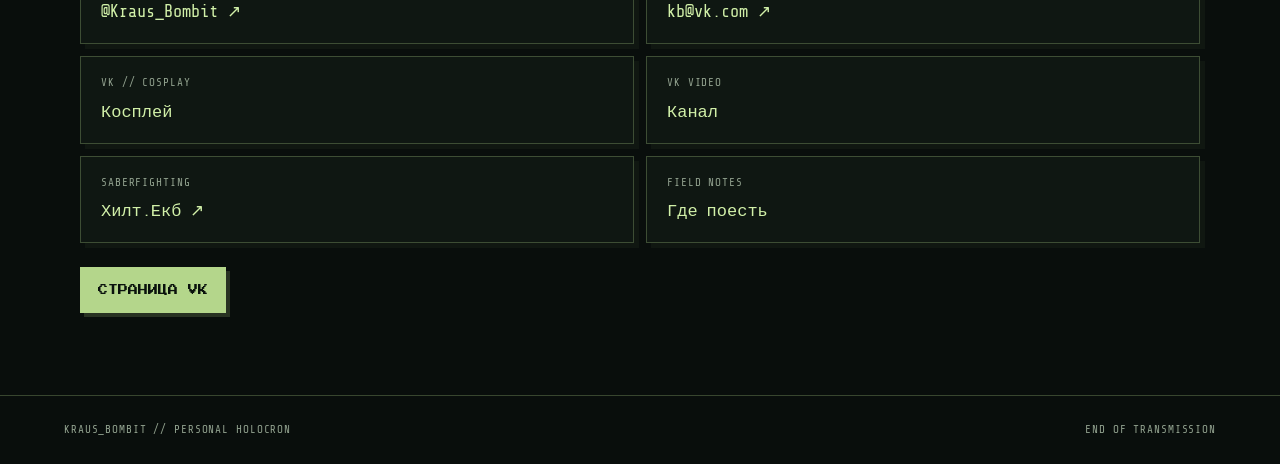
==== commit b75c1c23: "Add dedicated FAN FILMS section with YouTube embed" ====
--- a/index.html
+++ b/index.html
@@ -18,6 +18,7 @@
       <a href="#profile" data-i18n="navProfile">PROFILE</a>
       <a href="#cosplay" data-i18n="navCosplay">COSPLAY</a>
       <a href="#videos" data-i18n="navVideos">VIDEOS</a>
+      <a href="#fan-films" data-i18n="navFanFilms">FAN FILMS</a>
       <a href="#contact" data-i18n="navContact">CONTACT</a>
     </nav>
     <button class="lang-switch" id="languageSwitch" type="button" aria-label="Switch language">RU / EN</button>
@@ -99,9 +100,33 @@
       <a class="text-link" href="https://www.tiktok.com/@kraus_bombit" target="_blank" rel="noopener noreferrer">TIKTOK // @KRAUS_BOMBIT ↗</a>
     </section>
 
+    <section class="section-shell content-section" id="fan-films">
+      <div class="section-heading">
+        <p class="eyebrow">04 // CINEMATIC ARCHIVE</p>
+        <h2 data-i18n="fanFilmsTitle">FAN FILMS</h2>
+        <p class="section-intro" data-i18n="fanFilmsIntro">Постановочные сцены и фанатские видео.</p>
+      </div>
+      <article class="fan-film-card">
+        <div class="fan-film-card__heading">
+          <span class="fan-film-card__index" data-i18n="fanFilmLabel">ИЗБРАННАЯ РАБОТА</span>
+          <h3 class="fan-film-card__title" data-i18n="fanFilmCaption">Постановочный фанатский ролик</h3>
+        </div>
+        <div class="fan-film-player">
+          <iframe
+            src="https://www.youtube.com/embed/spJXjiGtsZY?si=EVQZJdlN5W7futng"
+            title="Kraus_Bombit fan film on YouTube"
+            loading="lazy"
+            allow="accelerometer; autoplay; clipboard-write; encrypted-media; gyroscope; picture-in-picture; web-share"
+            referrerpolicy="strict-origin-when-cross-origin"
+            allowfullscreen>
+          </iframe>
+        </div>
+      </article>
+    </section>
+
     <section class="section-shell content-section" id="contact">
       <div class="section-heading">
-        <p class="eyebrow">04 // COMMUNICATION CHANNELS</p>
+        <p class="eyebrow">05 // COMMUNICATION CHANNELS</p>
         <h2 data-i18n="contactTitle">Связь и координаты</h2>
       </div>
       <div class="contact-grid">
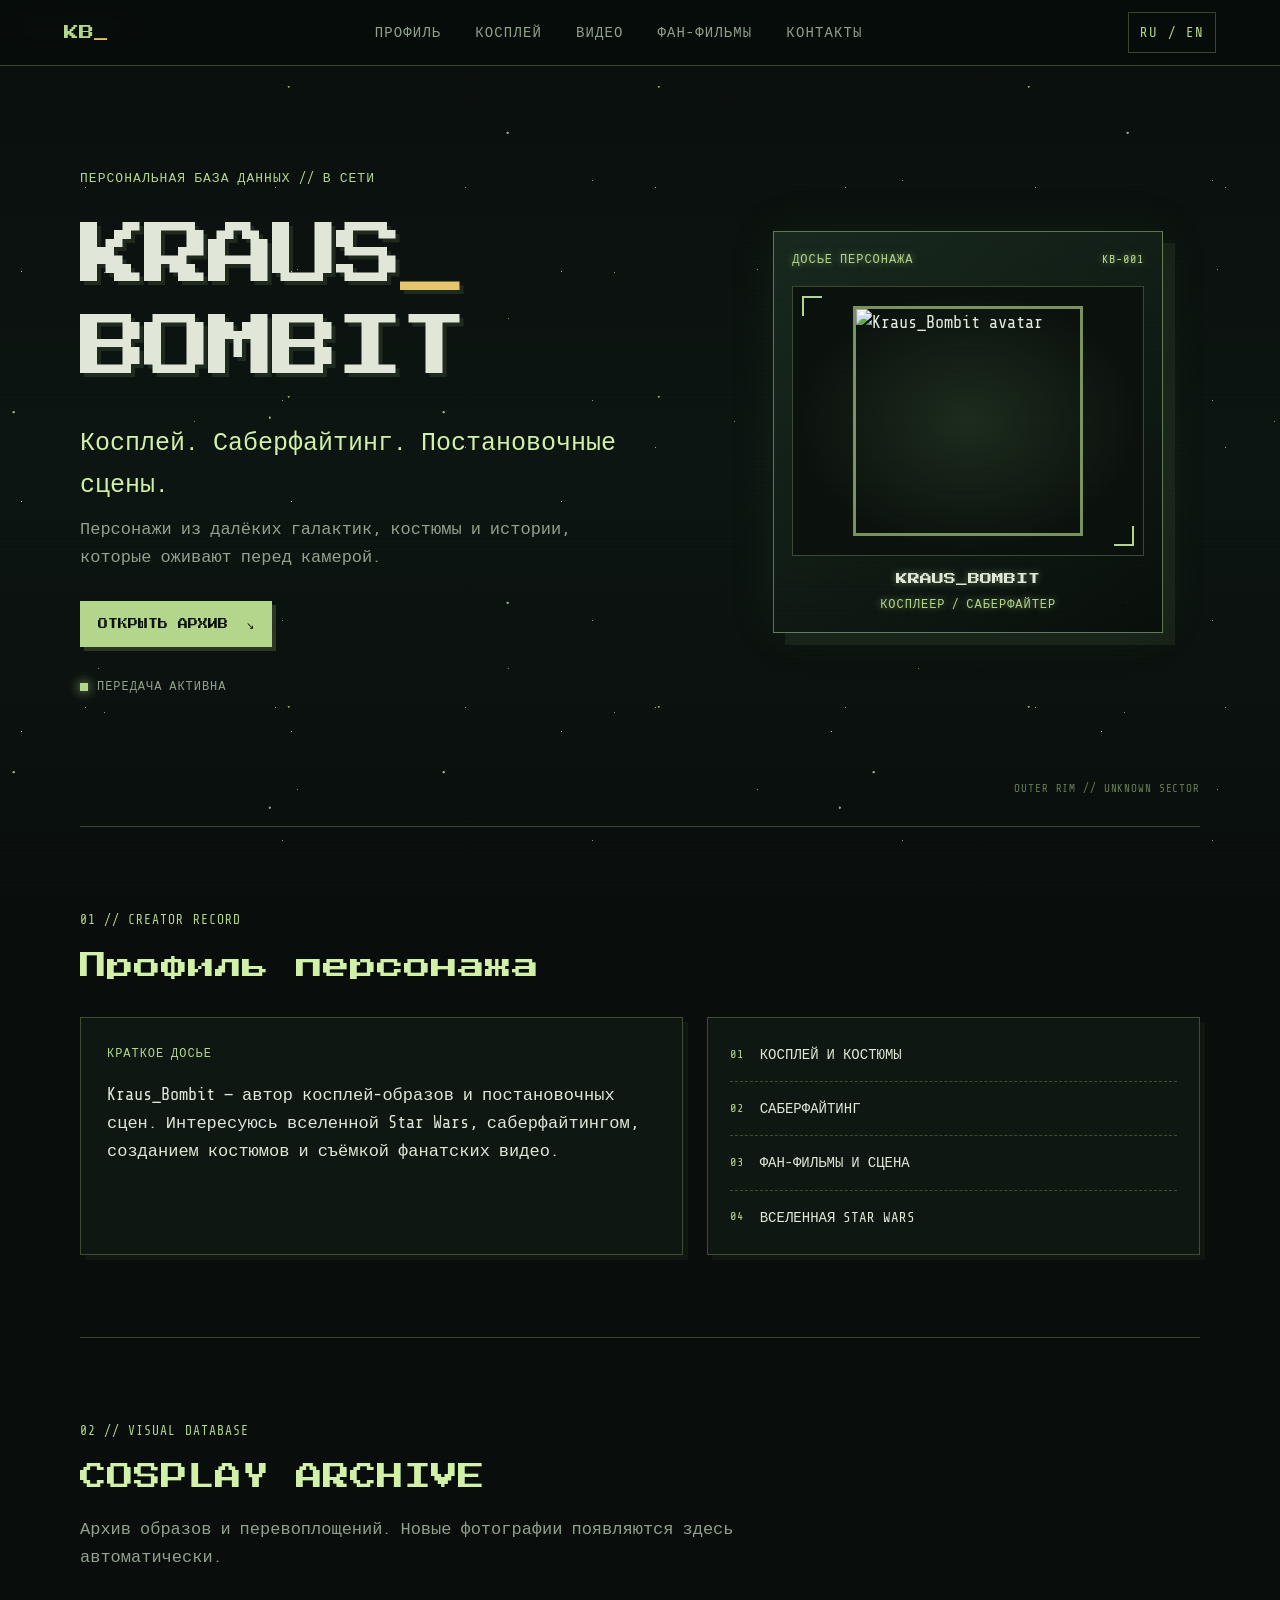
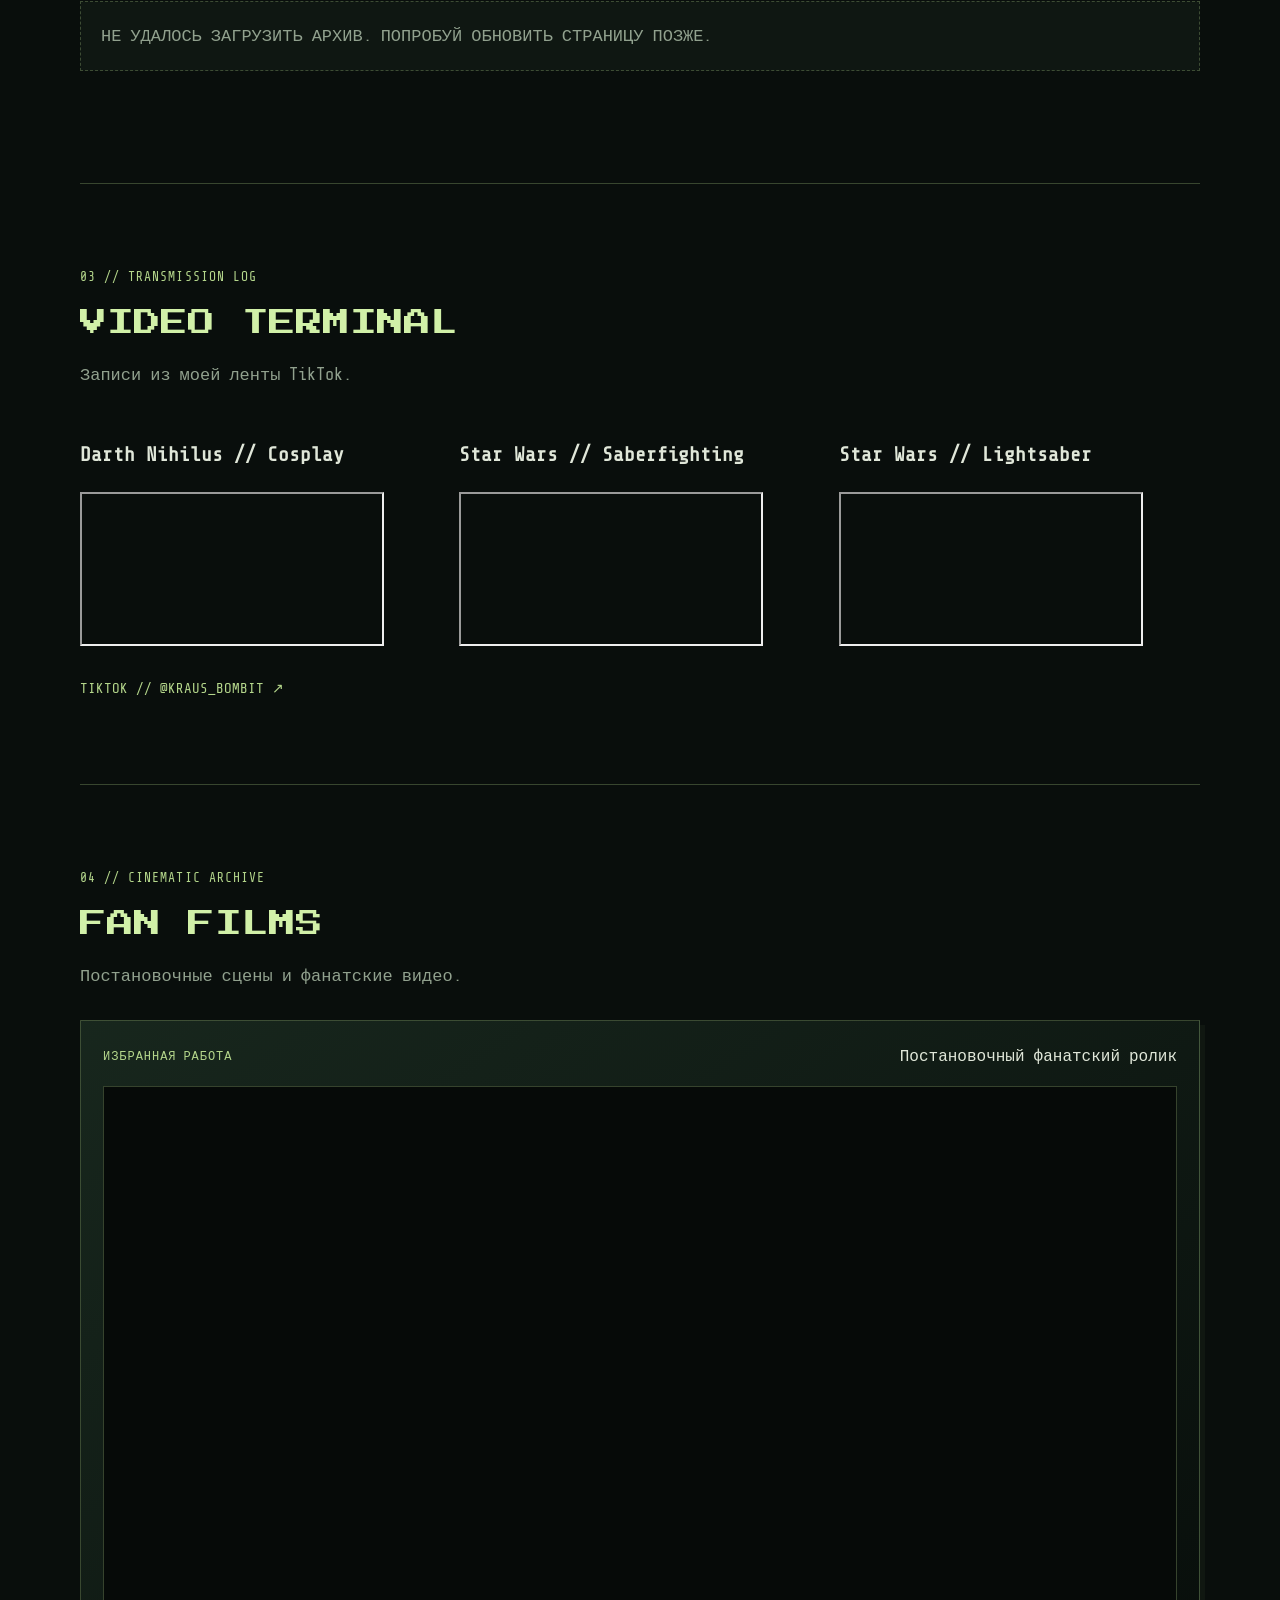
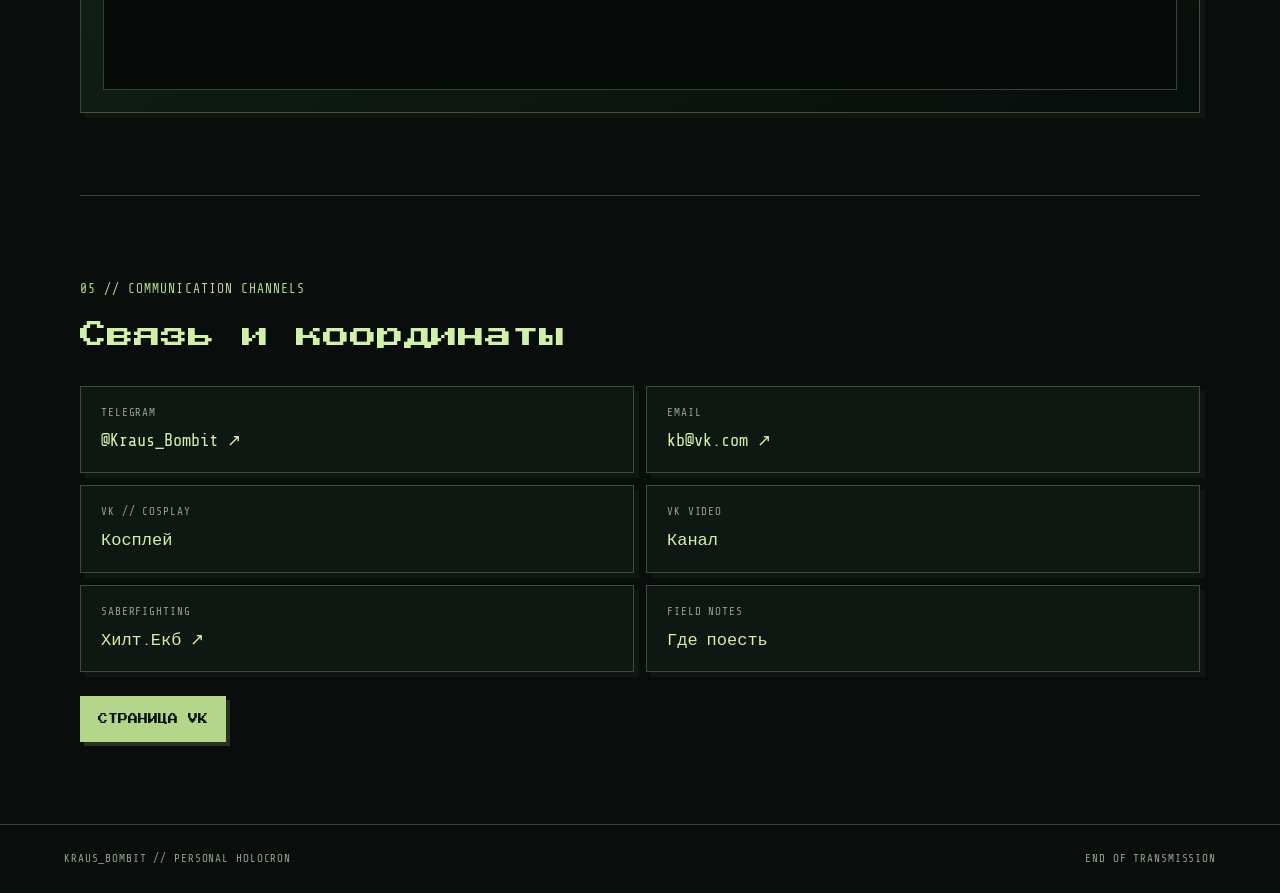
==== commit b42ad07f: "Refine creator dossier, videos and cosplay archive captions" ====
--- a/index.html
+++ b/index.html
@@ -49,8 +49,8 @@
 
     <section class="section-shell content-section" id="profile">
       <div class="section-heading">
-        <p class="eyebrow">01 // PERSONNEL RECORD</p>
-        <h2 data-i18n="profileTitle">Профиль персонажа</h2>
+        <p class="eyebrow">01 // CREATOR RECORD</p>
+        <h2 data-i18n="profileTitle">Досье автора</h2>
       </div>
       <div class="profile-grid">
         <div class="terminal-card">
@@ -86,15 +86,21 @@
       <div class="video-grid">
         <article class="video-embed">
           <div class="video-embed__heading"><span class="video-index">TRANSMISSION 001</span><h3>Darth Nihilus // Cosplay</h3></div>
+          <div class="video-embed__player">
           <iframe src="https://www.tiktok.com/player/v1/7638900298026618132?embed_from=webapp_share&amp;music_info=1&amp;description=1&amp;muted=1" title="Darth Nihilus cosplay — TikTok" loading="lazy" allow="encrypted-media; fullscreen; picture-in-picture; web-share" allowfullscreen></iframe>
+          </div>
         </article>
         <article class="video-embed">
           <div class="video-embed__heading"><span class="video-index">TRANSMISSION 002</span><h3>Star Wars // Saberfighting</h3></div>
+          <div class="video-embed__player">
           <iframe src="https://www.tiktok.com/player/v1/7706579524082765076?embed_from=webapp_share&amp;music_info=1&amp;description=1&amp;muted=1" title="Star Wars lightsaber saberfighting — TikTok" loading="lazy" allow="encrypted-media; fullscreen; picture-in-picture; web-share" allowfullscreen></iframe>
+          </div>
         </article>
         <article class="video-embed">
           <div class="video-embed__heading"><span class="video-index">TRANSMISSION 003</span><h3>Star Wars // Lightsaber</h3></div>
+          <div class="video-embed__player">
           <iframe src="https://www.tiktok.com/player/v1/7662590268046118165?embed_from=webapp_share&amp;music_info=1&amp;description=1&amp;muted=1" title="Star Wars saberfighting lightsaber — TikTok" loading="lazy" allow="encrypted-media; fullscreen; picture-in-picture; web-share" allowfullscreen></iframe>
+          </div>
         </article>
       </div>
       <a class="text-link" href="https://www.tiktok.com/@kraus_bombit" target="_blank" rel="noopener noreferrer">TIKTOK // @KRAUS_BOMBIT ↗</a>
--- a/css/main.css
+++ b/css/main.css
@@ -210,6 +210,45 @@
 .text-link { display: inline-block; margin-top: 22px; color: var(--green); font-size: 14px; }
 .text-link:hover { color: var(--green-bright); }
 
+.fan-film-card {
+  padding: 22px;
+  border: 1px solid var(--line);
+  background: linear-gradient(145deg, rgba(25,41,31,.94), rgba(8,14,11,.98));
+  box-shadow: 5px 5px 0 rgba(180,214,139,.045);
+}
+.fan-film-card__heading {
+  display: flex;
+  align-items: center;
+  justify-content: space-between;
+  flex-wrap: wrap;
+  gap: 10px 18px;
+  margin-bottom: 16px;
+}
+.fan-film-card__index {
+  color: var(--green);
+  font-size: 12px;
+  letter-spacing: .08em;
+}
+.fan-film-card__title {
+  margin: 0;
+  color: var(--text);
+  font-size: 16px;
+  font-weight: 400;
+}
+.fan-film-player {
+  width: 100%;
+  aspect-ratio: 16 / 9;
+  overflow: hidden;
+  border: 1px solid var(--line);
+  background: #060a08;
+}
+.fan-film-player iframe {
+  display: block;
+  width: 100%;
+  height: 100%;
+  border: 0;
+}
+
 .contact-grid { display: grid; grid-template-columns: repeat(2, 1fr); gap: 12px; }
 .contact-card { display: flex; flex-direction: column; gap: 5px; padding: 17px 20px; transition: background .2s, border-color .2s; }
 .contact-card:hover { background: var(--panel-soft); border-color: var(--green); }
@@ -277,6 +316,7 @@
   .profile-grid { grid-template-columns: 1fr; }
   .video-grid { grid-template-columns: 1fr; }
   .video-card { min-height: 155px; }
+  .fan-film-card { padding: 14px; }
   .content-section { padding-block: 62px; }
 }
 @media (max-width: 480px) {
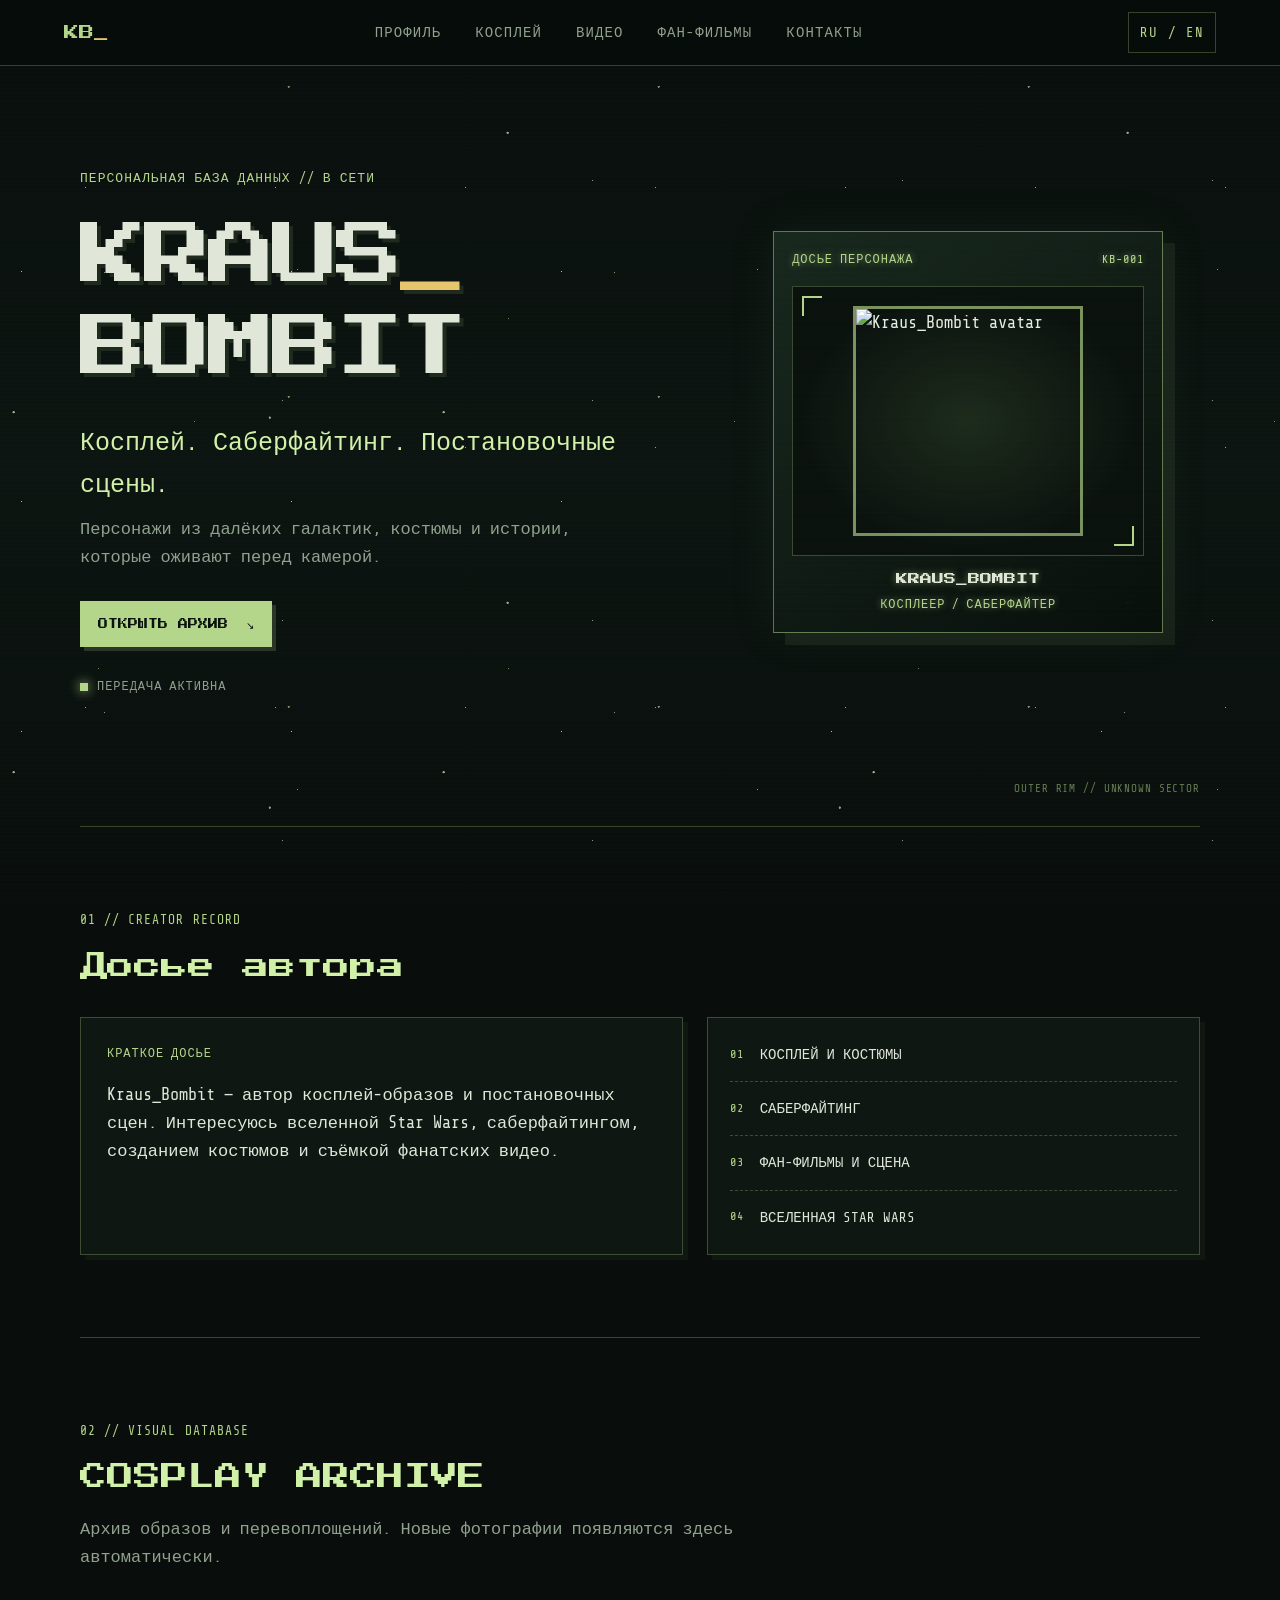
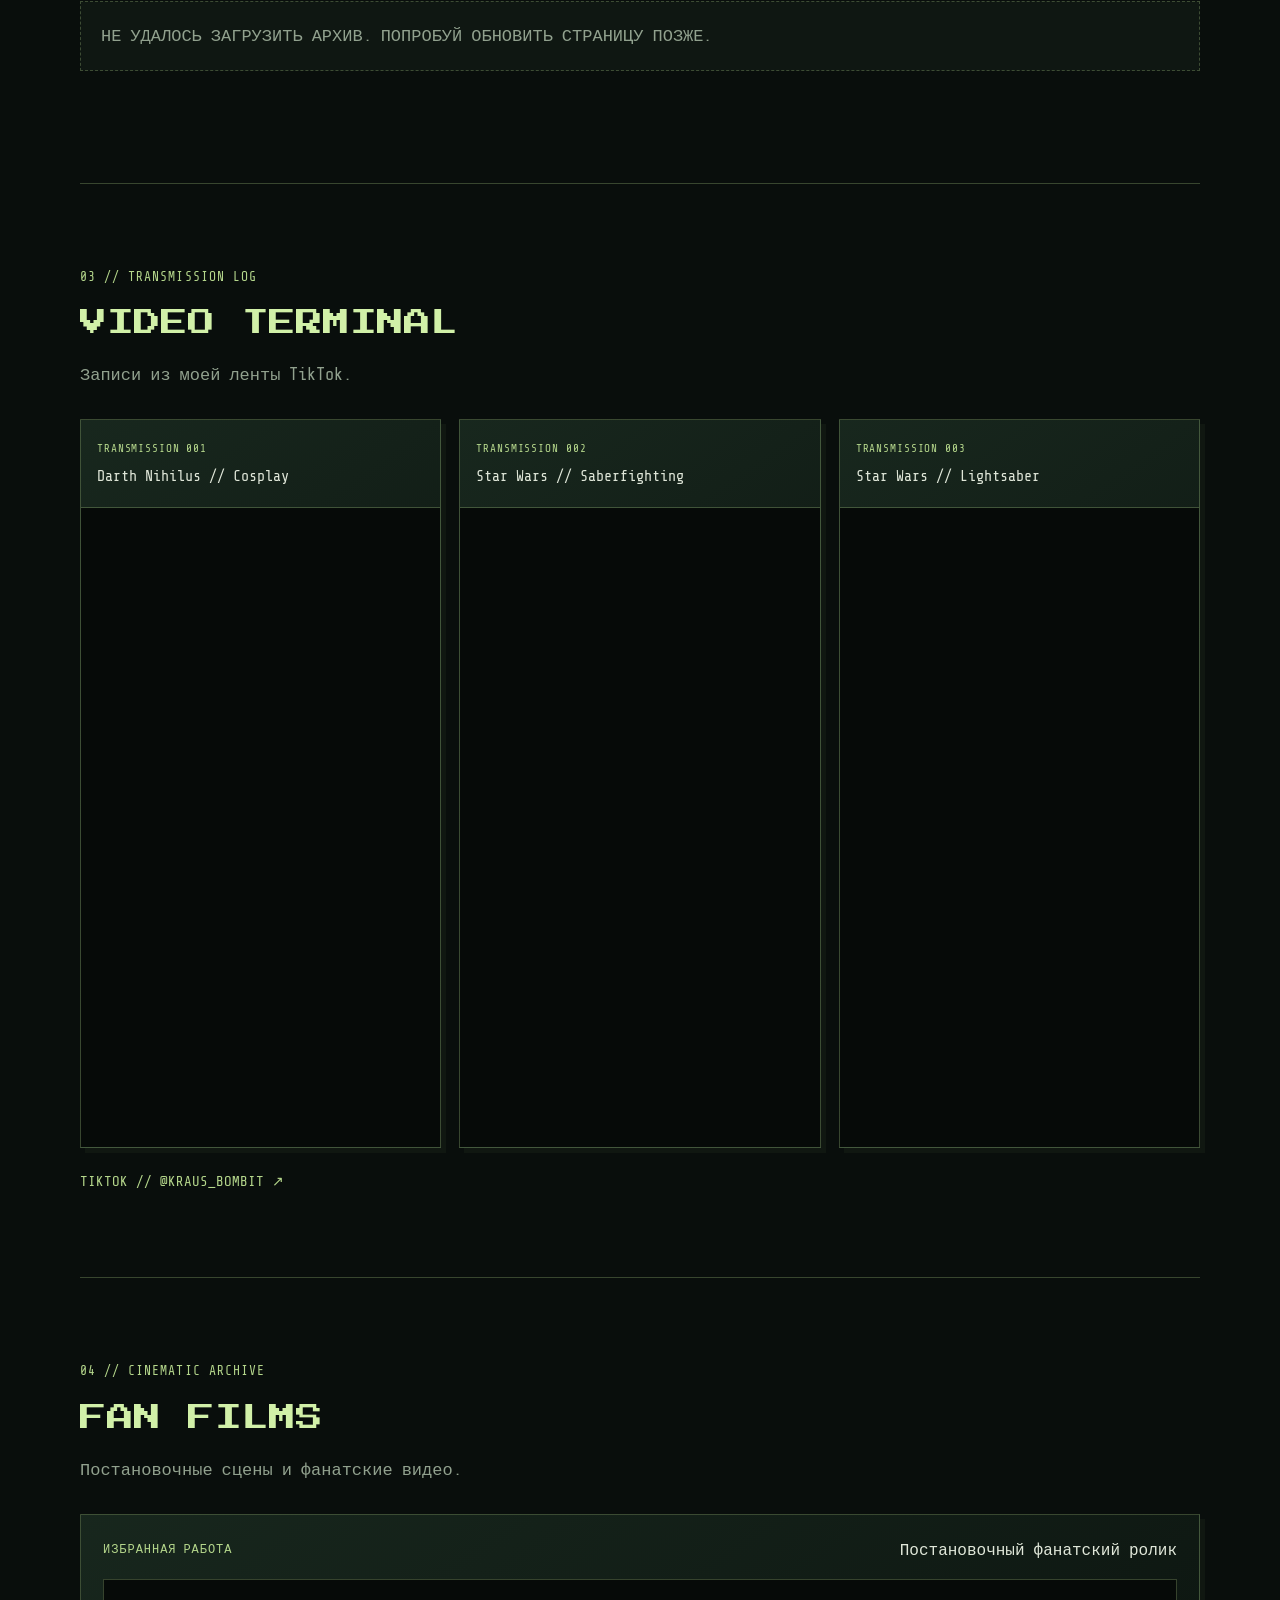
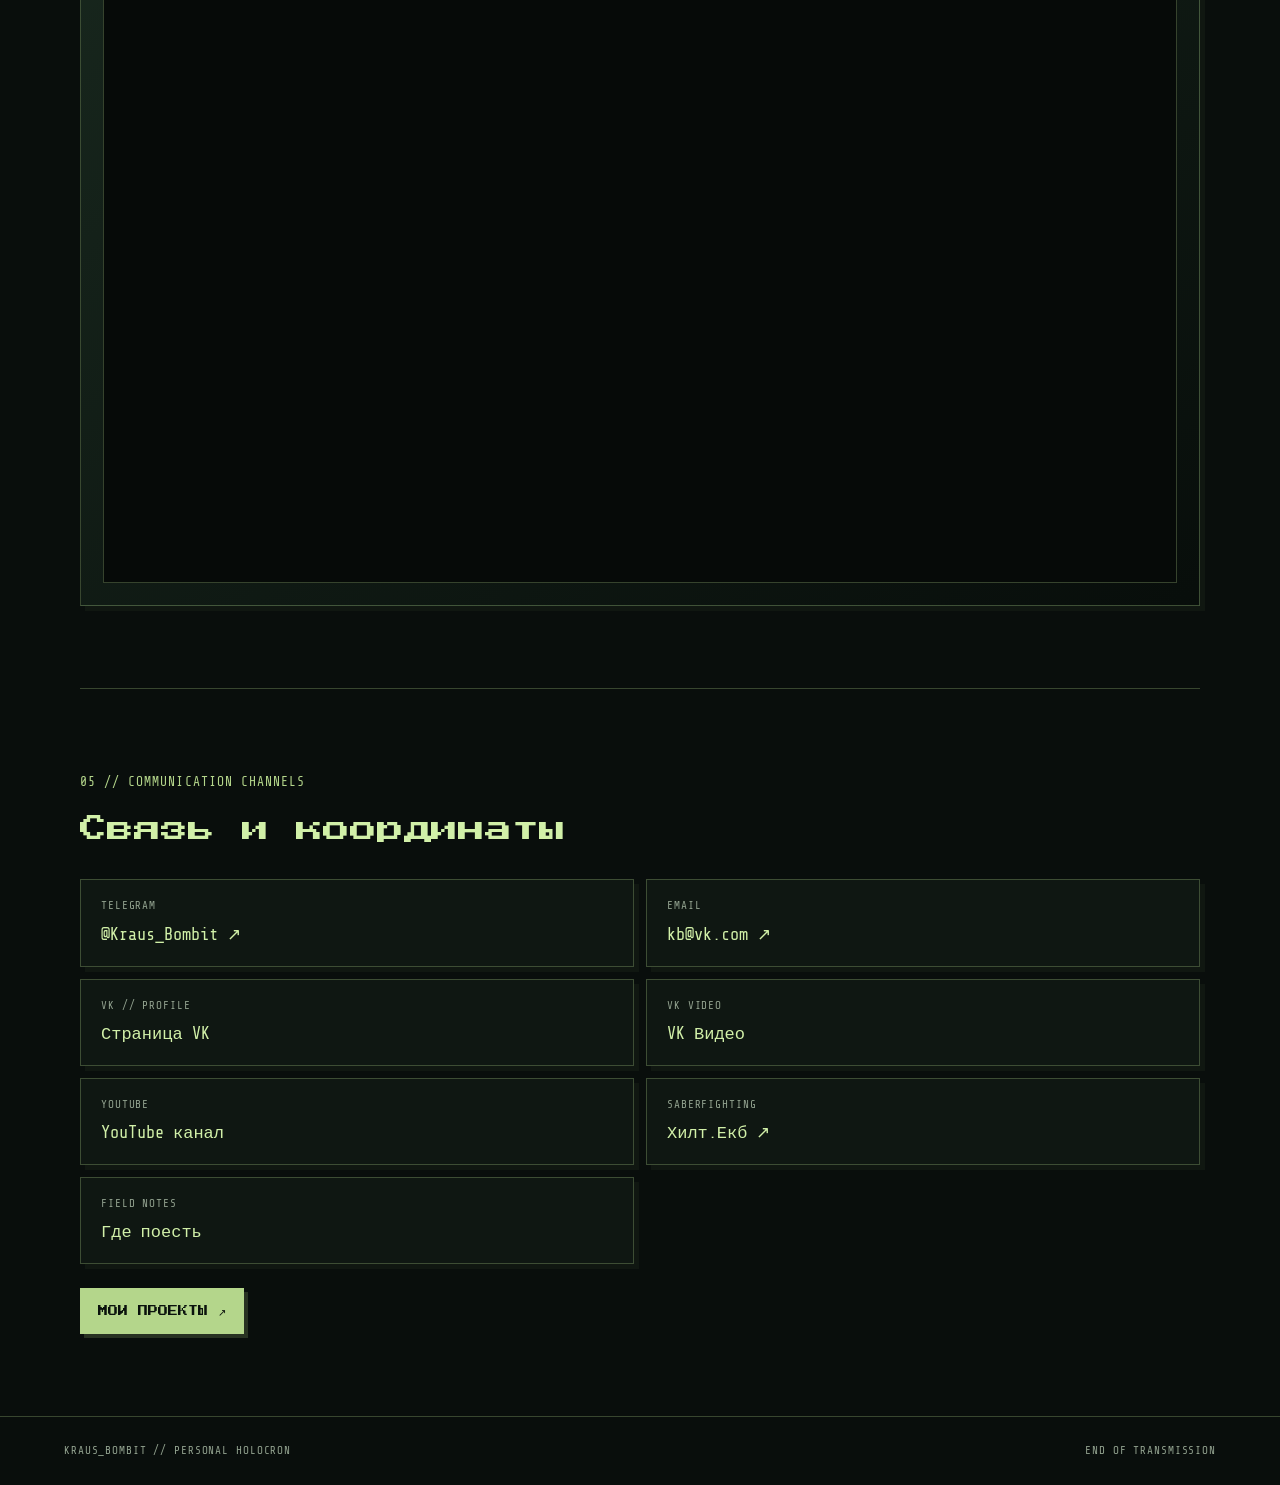
==== commit 4144a42f: "Add cosmic My Projects 404 page and update contact links" ====
--- a/index.html
+++ b/index.html
@@ -138,12 +138,13 @@
       <div class="contact-grid">
         <a class="contact-card" href="https://t.me/kraus_bombit_chanel" target="_blank" rel="noopener noreferrer"><span>TELEGRAM</span><strong>@Kraus_Bombit ↗</strong></a>
         <a class="contact-card" href="mailto:kraus_bombit@vk.com?subject=Связаться%20с%20Kraus_Bombit&amp;body=Добрый%20день!"><span>EMAIL</span><strong>kb@vk.com ↗</strong></a>
-        <a class="contact-card" href="https://vk.com/kraus_bombit" target="_blank" rel="noopener noreferrer"><span>VK // COSPLAY</span><strong data-i18n="vkCosplay">Косплей ↗</strong></a>
-        <a class="contact-card" href="https://live.vkvideo.ru/kraus_bombit" target="_blank" rel="noopener noreferrer"><span>VK VIDEO</span><strong data-i18n="vkVideo">Канал ↗</strong></a>
+        <a class="contact-card" href="https://vk.com/kraus_bombit" target="_blank" rel="noopener noreferrer"><span>VK // PROFILE</span><strong data-i18n="vkCosplay">Страница VK ↗</strong></a>
+        <a class="contact-card" href="https://live.vkvideo.ru/kraus_bombit" target="_blank" rel="noopener noreferrer"><span>VK VIDEO</span><strong data-i18n="vkVideo">VK Видео ↗</strong></a>
+        <a class="contact-card" href="https://www.youtube.com/@krausbombit" target="_blank" rel="noopener noreferrer"><span>YOUTUBE</span><strong data-i18n="youtubeChannel">YouTube канал ↗</strong></a>
         <a class="contact-card" href="https://vk.com/usf_academy" target="_blank" rel="noopener noreferrer"><span>SABERFIGHTING</span><strong>Хилт.Екб ↗</strong></a>
         <a class="contact-card" href="https://maps.yandex.ru/user/hmker13gn96128e2yantptap30" target="_blank" rel="noopener noreferrer"><span>FIELD NOTES</span><strong data-i18n="mapLink">Где поесть ↗</strong></a>
       </div>
-      <a class="pixel-button vk-button" href="https://vk.com/kraus_bombit" target="_blank" rel="noopener noreferrer" data-i18n="vkButton">СТРАНИЦА VK ↗</a>
+      <a class="pixel-button projects-button" href="./404.html" data-i18n="projectsButton">МОИ ПРОЕКТЫ ↗</a>
     </section>
   </main>
 
--- a/css/main.css
+++ b/css/main.css
@@ -172,16 +172,55 @@
 .archive-hint { color: var(--muted); font-size: 13px; margin-top: 18px; }
 .cosplay-gallery__grid { display: grid; grid-template-columns: repeat(auto-fit, minmax(min(100%, 230px), 1fr)); gap: 18px; }
 .cosplay-gallery__item {
-  position: relative; overflow: hidden; padding: 0; border: 1px solid var(--line);
-  background: #101914; cursor: pointer; aspect-ratio: 4 / 5; transition: border-color .2s, transform .2s;
+  min-width: 0;
+  display: flex;
+  flex-direction: column;
+  overflow: hidden;
+  padding: 0;
+  border: 1px solid var(--line);
+  background: #101914;
+  color: var(--text);
+  text-align: left;
+  cursor: pointer;
+  transition: border-color .2s, transform .2s;
 }
 .cosplay-gallery__item:hover { transform: translateY(-3px); border-color: var(--green); }
-.cosplay-gallery__item img { display: block; width: 100%; height: 100%; object-fit: cover; transition: transform .35s; }
+.cosplay-gallery__item img {
+  display: block;
+  width: 100%;
+  aspect-ratio: 4 / 5;
+  object-fit: cover;
+  transition: transform .35s;
+}
 .cosplay-gallery__item:hover img { transform: scale(1.035); }
 .cosplay-gallery__caption {
-  position: absolute; inset: auto 0 0; padding: 35px 12px 12px; color: var(--text);
-  text-align: left; font-size: 13px; background: linear-gradient(transparent, rgba(5,12,9,.94));
-}
+  display: grid;
+  gap: 8px;
+  padding: 13px 14px 15px;
+  color: var(--text);
+  text-align: left;
+  font-size: 13px;
+  background: linear-gradient(145deg, rgba(25,41,31,.96), rgba(8,14,11,.98));
+}
+.cosplay-gallery__caption-title {
+  color: var(--green-bright);
+  font-size: 15px;
+  line-height: 1.35;
+  font-weight: 400;
+}
+.cosplay-gallery__meta {
+  display: grid;
+  grid-template-columns: max-content minmax(0, 1fr);
+  gap: 4px 10px;
+  align-items: baseline;
+  font-size: 12px;
+  line-height: 1.4;
+}
+.cosplay-gallery__meta-label {
+  color: var(--muted);
+  white-space: nowrap;
+}
+.cosplay-gallery__meta-value { color: var(--text); font-weight: 400; overflow-wrap: anywhere; }
 .cosplay-gallery-lightbox {
   position: fixed; z-index: 100; inset: 0; display: none; align-items: center;
   justify-content: center; padding: 24px; background: rgba(0,0,0,.94); cursor: zoom-out;
@@ -193,19 +232,47 @@
   border: 1px solid var(--green); background: #101914; font-size: 24px; cursor: pointer;
 }
 
-.video-grid { display: grid; grid-template-columns: repeat(3, 1fr); gap: 18px; }
-.video-card {
-  min-height: 190px; position: relative; display: flex; flex-direction: column;
-  align-items: center; justify-content: center; gap: 16px; overflow: hidden;
-  background:
-    radial-gradient(circle at 50% 45%, rgba(115,155,90,.2), transparent 48%),
-    linear-gradient(145deg, rgba(25,41,31,.96), rgba(8,14,11,.98));
-  transition: border-color .2s, transform .2s;
-}
-.video-card::before { content: ""; position: absolute; inset: 8px; border: 1px dashed rgba(180,214,139,.18); pointer-events: none; }
-.video-card:hover { transform: translateY(-3px); border-color: var(--green); }
-.video-index { position: absolute; top: 18px; left: 18px; color: var(--muted); font-size: 11px; }
-.play-symbol { display: grid; place-items: center; width: 48px; height: 48px; padding-left: 4px; color: var(--green); border: 1px solid var(--green); font-size: 17px; }
+.video-grid { display: grid; grid-template-columns: repeat(3, minmax(0, 1fr)); gap: 18px; align-items: start; }
+.video-embed {
+  min-width: 0;
+  overflow: hidden;
+  border: 1px solid var(--line);
+  background: linear-gradient(145deg, rgba(25,41,31,.96), rgba(8,14,11,.98));
+  box-shadow: 5px 5px 0 rgba(180,214,139,.045);
+}
+.video-embed__heading {
+  min-height: 88px;
+  padding: 15px 16px;
+  display: flex;
+  flex-direction: column;
+  justify-content: center;
+  gap: 8px;
+  border-bottom: 1px solid var(--line);
+}
+.video-embed__heading .video-index {
+  position: static;
+  color: var(--green);
+  font-size: 11px;
+}
+.video-embed__heading h3 {
+  margin: 0;
+  color: var(--text);
+  font-size: 15px;
+  line-height: 1.4;
+  font-weight: 400;
+}
+.video-embed__player {
+  width: 100%;
+  aspect-ratio: 9 / 16;
+  background: #060a08;
+}
+.video-embed__player iframe {
+  display: block;
+  width: 100%;
+  height: 100%;
+  border: 0;
+}
+.video-index { color: var(--muted); font-size: 11px; }
 .video-caption { color: var(--text); font-size: 12px; }
 .text-link { display: inline-block; margin-top: 22px; color: var(--green); font-size: 14px; }
 .text-link:hover { color: var(--green-bright); }
@@ -254,7 +321,7 @@
 .contact-card:hover { background: var(--panel-soft); border-color: var(--green); }
 .contact-card span { color: var(--muted); font-size: 11px; }
 .contact-card strong { color: var(--green-bright); font-size: 17px; font-weight: 400; overflow-wrap: anywhere; }
-.vk-button { margin-top: 24px; }
+.projects-button { margin-top: 24px; }
 .footer {
   display: flex; justify-content: space-between; gap: 20px; padding: 25px max(5vw, 22px);
   color: var(--muted); border-top: 1px solid var(--line); font-size: 11px;
@@ -315,7 +382,7 @@
   .hero-coordinate { bottom: 20px; font-size: 9px; }
   .profile-grid { grid-template-columns: 1fr; }
   .video-grid { grid-template-columns: 1fr; }
-  .video-card { min-height: 155px; }
+  .video-embed__heading { min-height: 0; }
   .fan-film-card { padding: 14px; }
   .content-section { padding-block: 62px; }
 }
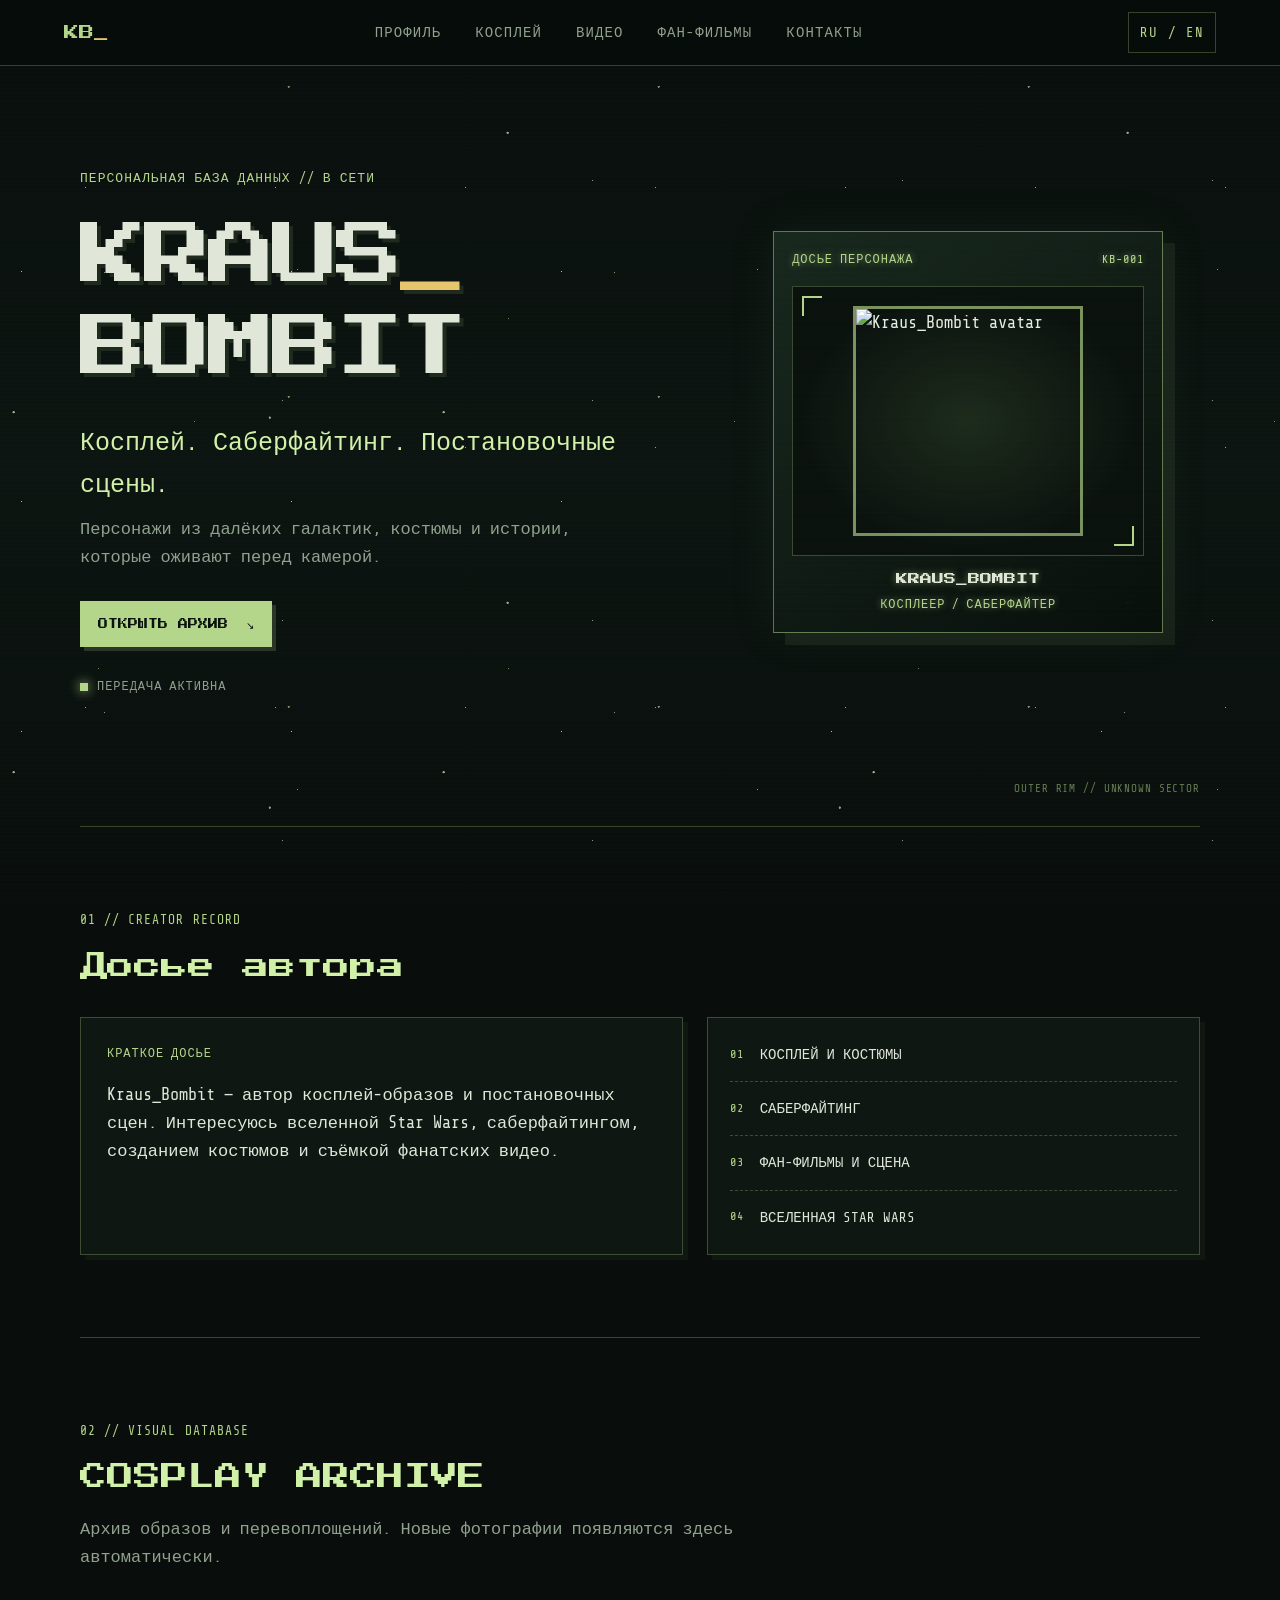
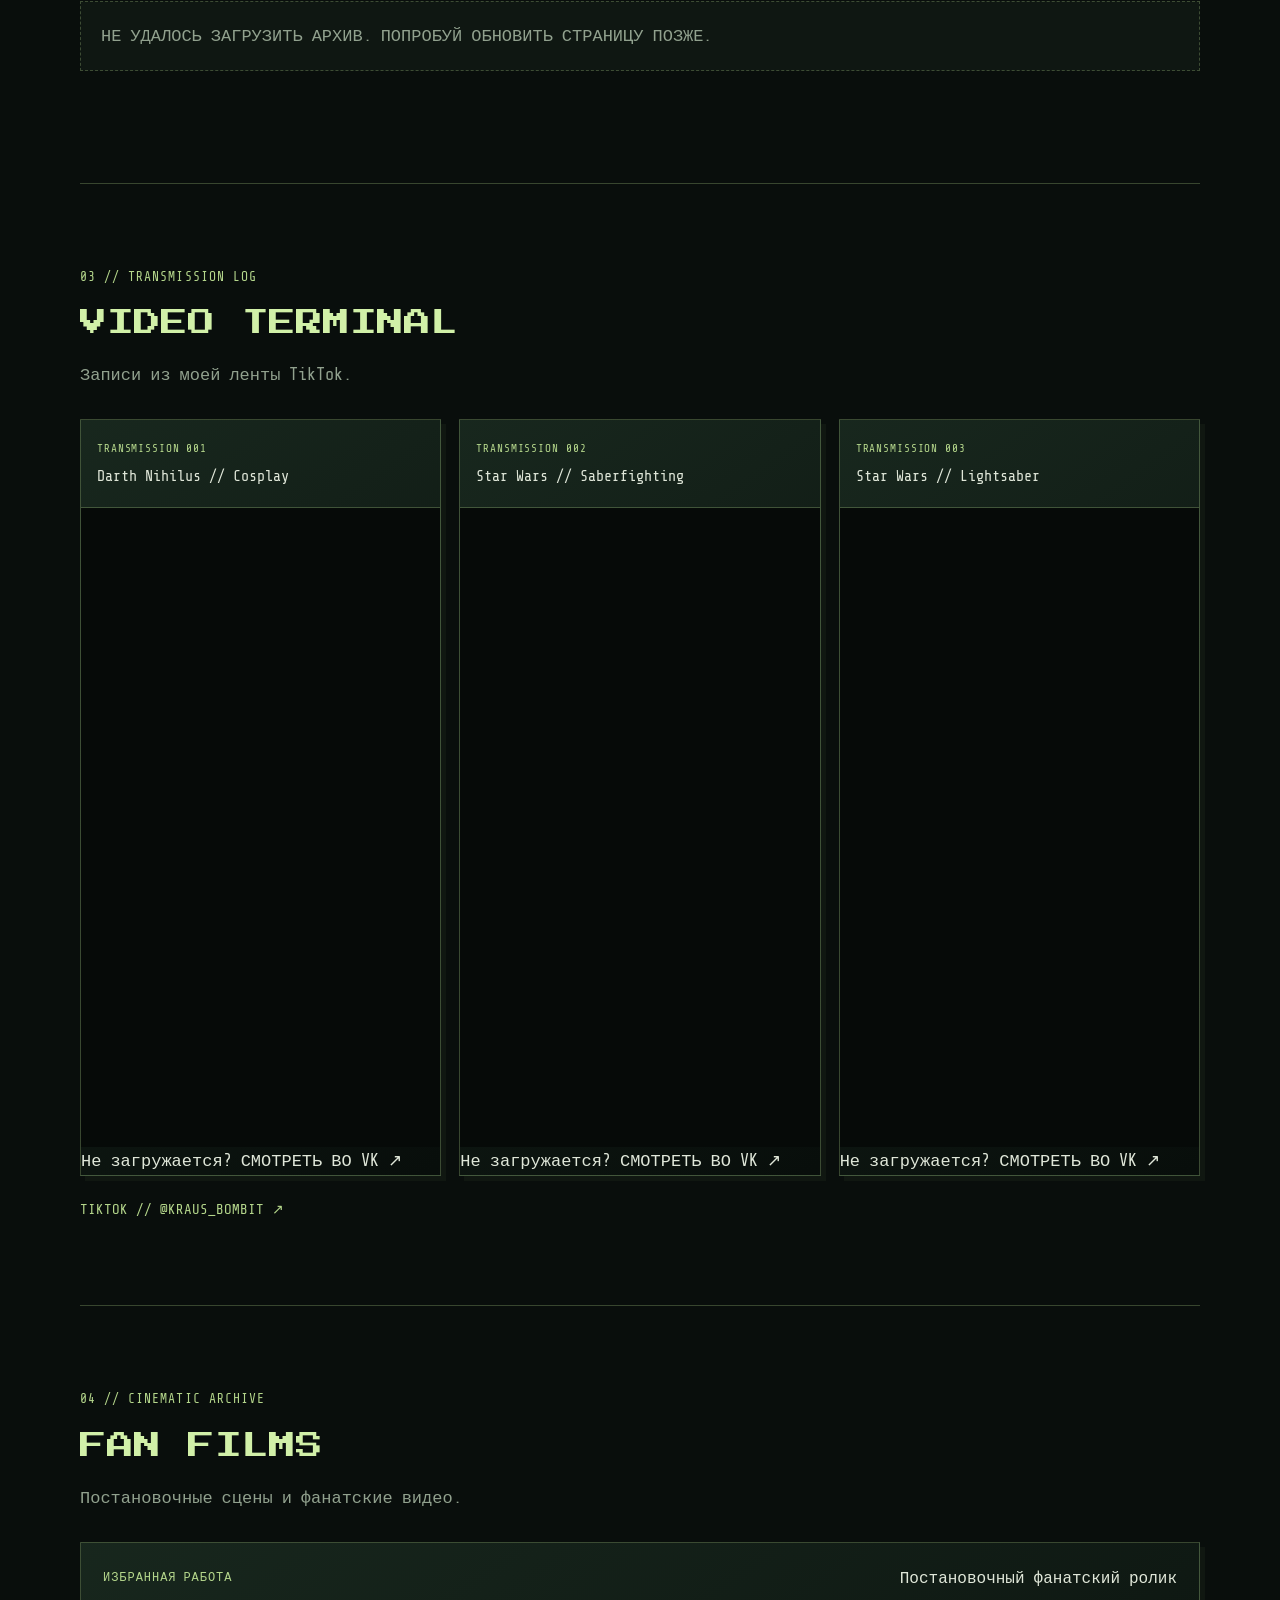
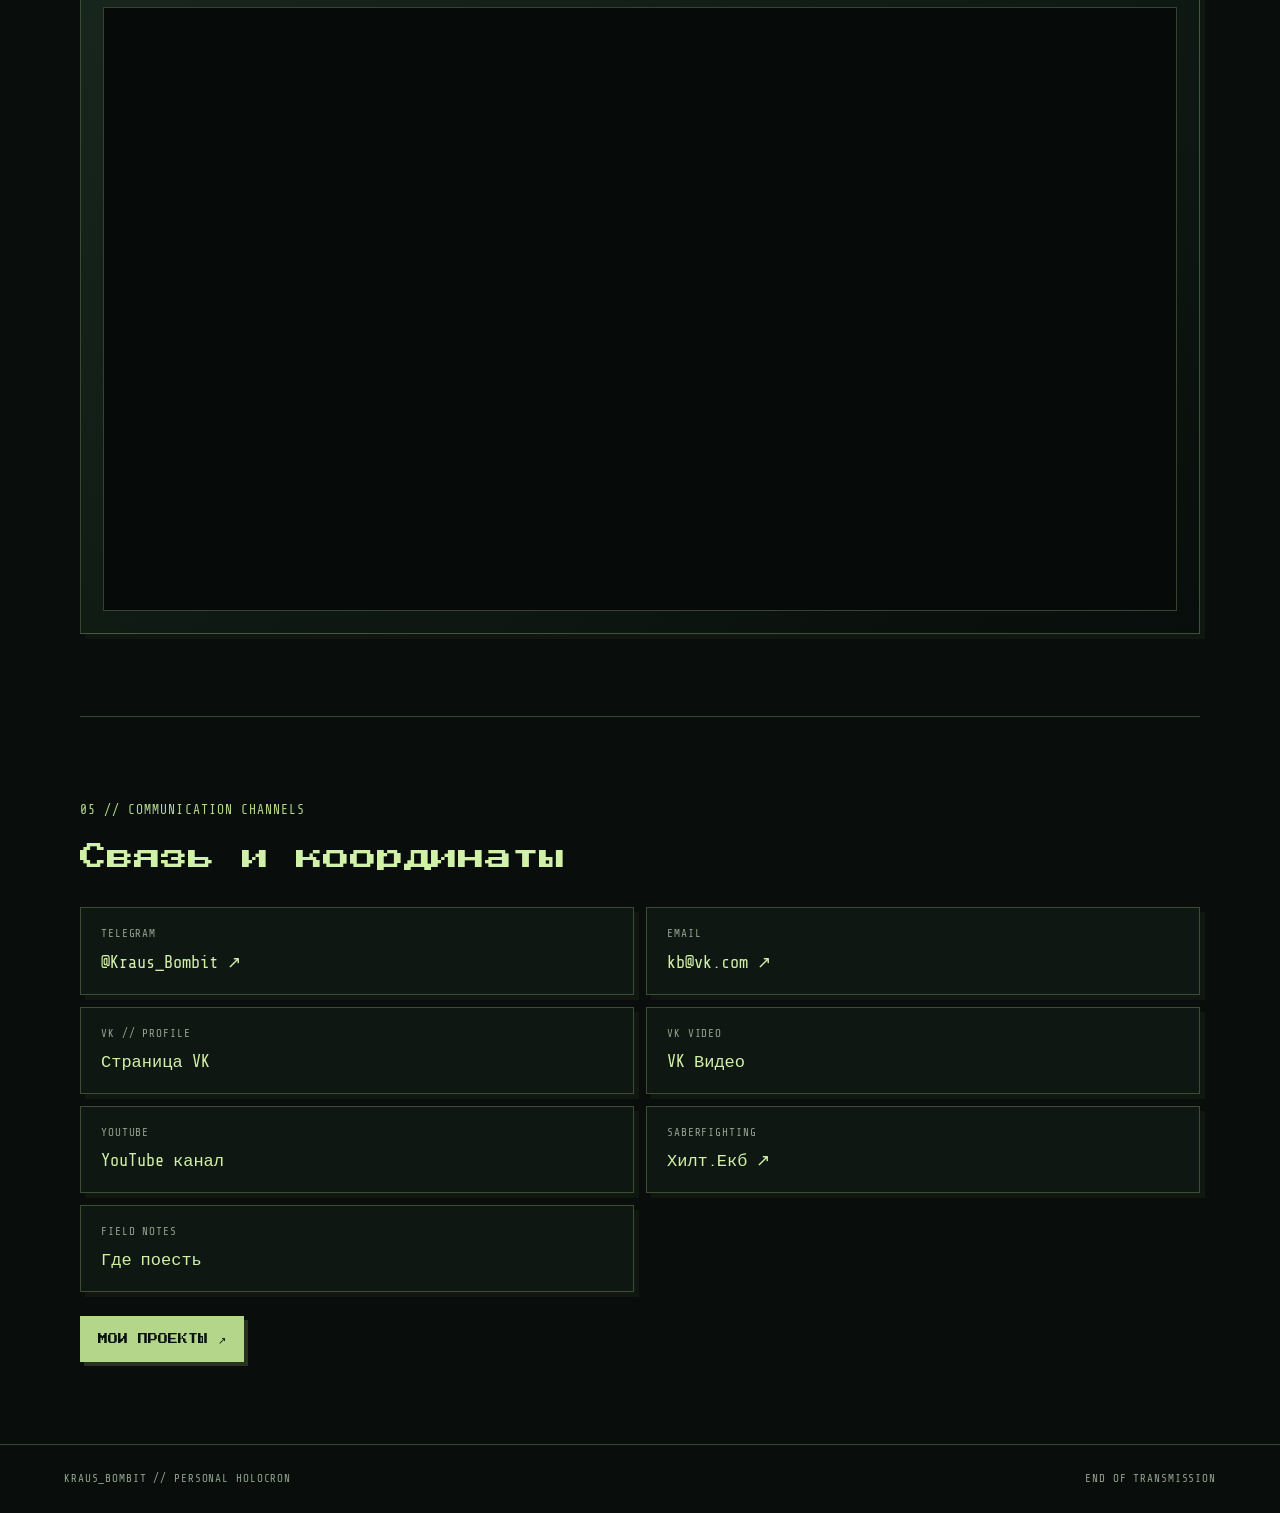
==== commit 83d96882: "Normalize TikTok embeds and add discreet VK fallback links" ====
--- a/index.html
+++ b/index.html
@@ -13,7 +13,7 @@
 <body>
   <div class="starfield" aria-hidden="true"></div>
   <header class="topbar">
-    <a class="brand" href="#home" aria-label="Kraus_Bombit home">KB<span>_</span></a>
+    <a class="brand" href="/" aria-label="Kraus_Bombit home">KB<span>_</span></a>
     <nav class="nav" aria-label="Main navigation">
       <a href="#profile" data-i18n="navProfile">PROFILE</a>
       <a href="#cosplay" data-i18n="navCosplay">COSPLAY</a>
@@ -87,20 +87,23 @@
         <article class="video-embed">
           <div class="video-embed__heading"><span class="video-index">TRANSMISSION 001</span><h3>Darth Nihilus // Cosplay</h3></div>
           <div class="video-embed__player">
-          <iframe src="https://www.tiktok.com/player/v1/7638900298026618132?embed_from=webapp_share&amp;music_info=1&amp;description=1&amp;muted=1" title="Darth Nihilus cosplay — TikTok" loading="lazy" allow="encrypted-media; fullscreen; picture-in-picture; web-share" allowfullscreen></iframe>
+          <iframe src="https://www.tiktok.com/player/v1/7638900298026618132?music_info=1&amp;description=1" title="Darth Nihilus cosplay — TikTok" loading="lazy" allow="encrypted-media; fullscreen; picture-in-picture; web-share" allowfullscreen></iframe>
           </div>
+          <a class="video-embed__fallback" href="https://vk.ru/clip_ext.php?oid=814060239&id=456239536" target="_blank" rel="noopener noreferrer" aria-label="Открыть альтернативную версию видео во VK">Не загружается? <span>СМОТРЕТЬ ВО VK ↗</span></a>
         </article>
         <article class="video-embed">
           <div class="video-embed__heading"><span class="video-index">TRANSMISSION 002</span><h3>Star Wars // Saberfighting</h3></div>
           <div class="video-embed__player">
-          <iframe src="https://www.tiktok.com/player/v1/7706579524082765076?embed_from=webapp_share&amp;music_info=1&amp;description=1&amp;muted=1" title="Star Wars lightsaber saberfighting — TikTok" loading="lazy" allow="encrypted-media; fullscreen; picture-in-picture; web-share" allowfullscreen></iframe>
+          <iframe src="https://www.tiktok.com/player/v1/7706579524082765076?music_info=1&amp;description=1" title="Star Wars lightsaber saberfighting — TikTok" loading="lazy" allow="encrypted-media; fullscreen; picture-in-picture; web-share" allowfullscreen></iframe>
           </div>
+          <a class="video-embed__fallback" href="https://vk.ru/clip_ext.php?oid=814060239&id=456239537" target="_blank" rel="noopener noreferrer" aria-label="Открыть альтернативную версию видео во VK">Не загружается? <span>СМОТРЕТЬ ВО VK ↗</span></a>
         </article>
         <article class="video-embed">
           <div class="video-embed__heading"><span class="video-index">TRANSMISSION 003</span><h3>Star Wars // Lightsaber</h3></div>
           <div class="video-embed__player">
-          <iframe src="https://www.tiktok.com/player/v1/7662590268046118165?embed_from=webapp_share&amp;music_info=1&amp;description=1&amp;muted=1" title="Star Wars saberfighting lightsaber — TikTok" loading="lazy" allow="encrypted-media; fullscreen; picture-in-picture; web-share" allowfullscreen></iframe>
+          <iframe src="https://www.tiktok.com/player/v1/7662590268046118165?music_info=1&amp;description=1" title="Star Wars saberfighting lightsaber — TikTok" loading="lazy" allow="encrypted-media; fullscreen; picture-in-picture; web-share" allowfullscreen></iframe>
           </div>
+          <a class="video-embed__fallback" href="https://vk.ru/clip_ext.php?oid=814060239&id=456239538" target="_blank" rel="noopener noreferrer" aria-label="Открыть альтернативную версию видео во VK">Не загружается? <span>СМОТРЕТЬ ВО VK ↗</span></a>
         </article>
       </div>
       <a class="text-link" href="https://www.tiktok.com/@kraus_bombit" target="_blank" rel="noopener noreferrer">TIKTOK // @KRAUS_BOMBIT ↗</a>
@@ -136,7 +139,7 @@
         <h2 data-i18n="contactTitle">Связь и координаты</h2>
       </div>
       <div class="contact-grid">
-        <a class="contact-card" href="https://t.me/kraus_bombit_chanel" target="_blank" rel="noopener noreferrer"><span>TELEGRAM</span><strong>@Kraus_Bombit ↗</strong></a>
+        <a class="contact-card" href="https://t.me/+jhnPd1GKkcMxYzhi" target="_blank" rel="noopener noreferrer"><span>TELEGRAM</span><strong>@Kraus_Bombit ↗</strong></a>
         <a class="contact-card" href="mailto:kraus_bombit@vk.com?subject=Связаться%20с%20Kraus_Bombit&amp;body=Добрый%20день!"><span>EMAIL</span><strong>kb@vk.com ↗</strong></a>
         <a class="contact-card" href="https://vk.com/kraus_bombit" target="_blank" rel="noopener noreferrer"><span>VK // PROFILE</span><strong data-i18n="vkCosplay">Страница VK ↗</strong></a>
         <a class="contact-card" href="https://live.vkvideo.ru/kraus_bombit" target="_blank" rel="noopener noreferrer"><span>VK VIDEO</span><strong data-i18n="vkVideo">VK Видео ↗</strong></a>
